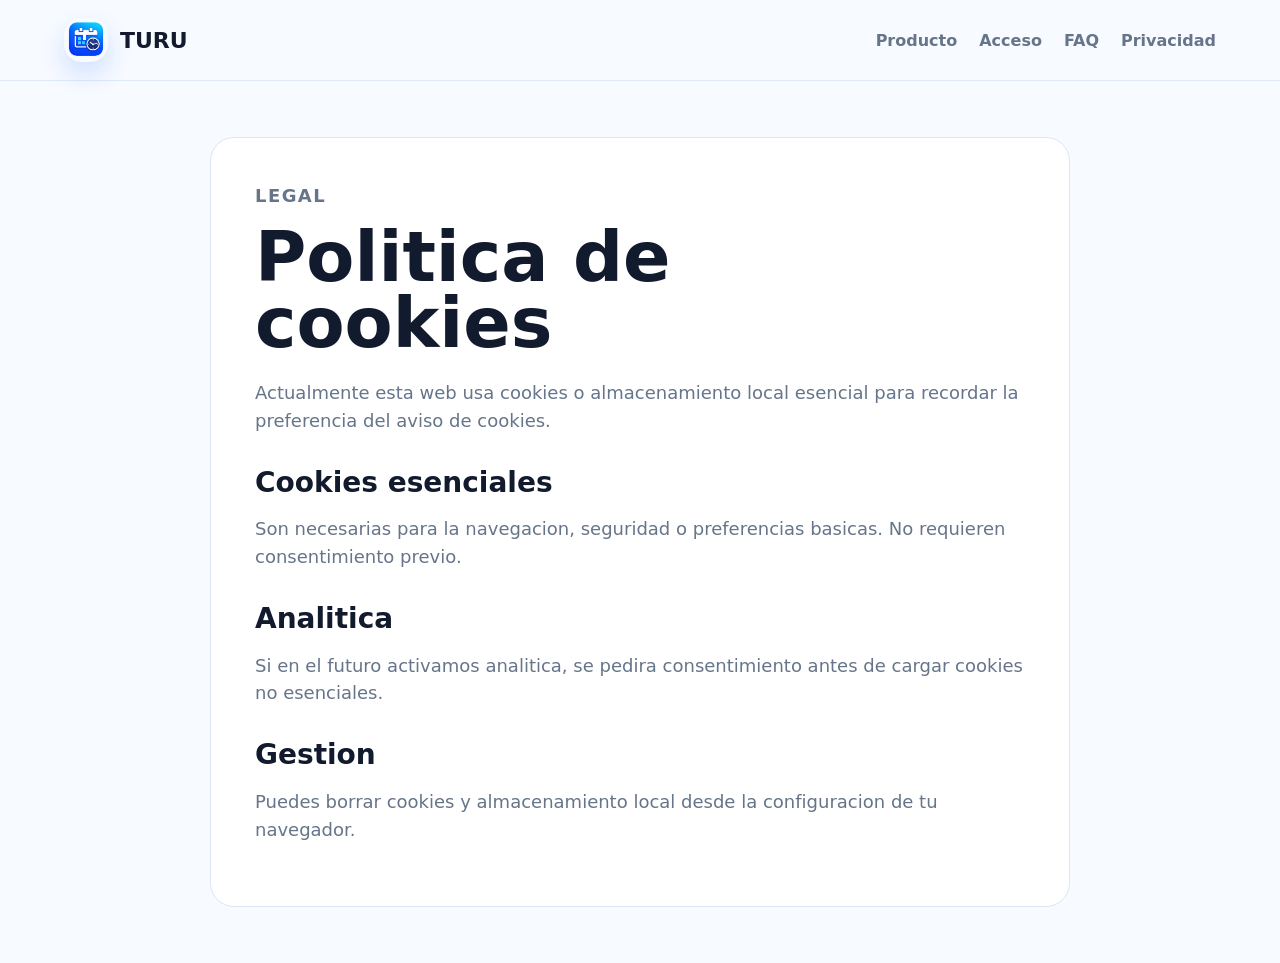
==== cookies.html @ 089c37fc "Create public TURU landing site" ====
<!doctype html>
<html lang="es">
<head>
  <meta charset="utf-8">
  <meta name="viewport" content="width=device-width, initial-scale=1">
  <title>Politica de cookies | TURU</title>
  <link rel="icon" href="assets/turito-logo.png">
  <link rel="stylesheet" href="styles.css">
</head>
<body>
  <header class="site-header">
    <a class="brand" href="index.html"><img src="assets/turito-logo.png" alt="" width="44" height="44"><span>TURU</span></a>
    <nav class="nav-links" aria-label="Principal">
      <a href="index.html#producto">Producto</a>
      <a href="index.html#acceso">Acceso</a>
      <a href="faq.html">FAQ</a>
      <a href="privacy.html">Privacidad</a>
    </nav>
  </header>
  <main class="legal-main">
    <article class="legal-card">
      <p class="eyebrow">Legal</p>
      <h1>Politica de cookies</h1>
      <p>Actualmente esta web usa cookies o almacenamiento local esencial para recordar la preferencia del aviso de cookies.</p>

      <h2>Cookies esenciales</h2>
      <p>Son necesarias para la navegacion, seguridad o preferencias basicas. No requieren consentimiento previo.</p>

      <h2>Analitica</h2>
      <p>Si en el futuro activamos analitica, se pedira consentimiento antes de cargar cookies no esenciales.</p>

      <h2>Gestion</h2>
      <p>Puedes borrar cookies y almacenamiento local desde la configuracion de tu navegador.</p>
    </article>
  </main>
</body>
</html>
---- styles.css ----
:root {
  --blue: #1d71ff;
  --blue-strong: #0732e8;
  --ink: #121a2d;
  --muted: #66758a;
  --line: #dbe7f6;
  --soft: #f4f8ff;
  --panel: #ffffff;
  --green: #178f76;
  --shadow: 0 24px 70px rgba(18, 26, 45, .10);
}

* {
  box-sizing: border-box;
}

html {
  scroll-behavior: smooth;
}

body {
  margin: 0;
  background: #f7faff;
  color: var(--ink);
  font-family: Inter, ui-sans-serif, system-ui, -apple-system, BlinkMacSystemFont, "Segoe UI", sans-serif;
}

a {
  color: inherit;
}

.site-header {
  position: sticky;
  top: 0;
  z-index: 20;
  display: flex;
  align-items: center;
  justify-content: space-between;
  gap: 24px;
  padding: 18px clamp(20px, 5vw, 72px);
  border-bottom: 1px solid rgba(219, 231, 246, .85);
  background: rgba(247, 250, 255, .9);
  backdrop-filter: blur(18px);
}

.brand {
  display: inline-flex;
  align-items: center;
  gap: 12px;
  font-size: 22px;
  font-weight: 900;
  text-decoration: none;
}

.brand img,
.login-card img {
  border-radius: 18px;
  box-shadow: 0 12px 24px rgba(29, 113, 255, .18);
}

.nav-links,
.site-footer nav {
  display: flex;
  align-items: center;
  gap: 22px;
}

.nav-links a,
.site-footer a,
.login-links a {
  color: var(--muted);
  font-weight: 750;
  text-decoration: none;
}

.nav-links a:hover,
.site-footer a:hover,
.login-links a:hover {
  color: var(--blue);
}

.header-cta,
.button {
  display: inline-flex;
  min-height: 48px;
  align-items: center;
  justify-content: center;
  border: 1px solid transparent;
  border-radius: 14px;
  padding: 0 20px;
  font-weight: 850;
  text-decoration: none;
  cursor: pointer;
}

.button.primary,
.header-cta {
  background: var(--blue);
  color: white;
}

.button.primary:hover,
.header-cta:hover {
  background: var(--blue-strong);
}

.button.secondary {
  border-color: var(--line);
  background: white;
  color: var(--ink);
}

.button.full {
  width: 100%;
}

.button:disabled {
  cursor: wait;
  opacity: .65;
}

.form-status {
  min-height: 1.4em;
  margin: 10px 0 0;
  color: #667085;
  font-size: .92rem;
  line-height: 1.4;
}

.form-status[data-kind="error"] {
  color: #b54745;
}

.form-status[data-kind="success"] {
  color: #18794e;
}

.form-status[data-kind="loading"] {
  color: #1d71ff;
}

.hero,
.section,
.access-section,
.site-footer {
  width: min(1180px, calc(100% - 40px));
  margin: 0 auto;
}

.hero {
  display: grid;
  grid-template-columns: minmax(0, 1.05fr) minmax(360px, .95fr);
  gap: 48px;
  align-items: center;
  min-height: calc(100vh - 84px);
  padding: 72px 0;
}

.eyebrow {
  margin: 0 0 14px;
  color: var(--blue);
  font-size: 14px;
  font-weight: 900;
  letter-spacing: .08em;
  text-transform: uppercase;
}

h1,
h2,
h3,
p {
  margin-top: 0;
}

h1 {
  max-width: 720px;
  margin-bottom: 22px;
  font-size: clamp(48px, 7vw, 92px);
  line-height: .95;
  letter-spacing: 0;
}

h2 {
  margin-bottom: 18px;
  font-size: clamp(34px, 4vw, 56px);
  line-height: 1.02;
  letter-spacing: 0;
}

h3 {
  margin-bottom: 12px;
  font-size: 25px;
}

.hero-text,
.section-heading p,
.access-section p,
.feature-card p,
.faq-list p,
.site-footer p,
.check-list p {
  color: var(--muted);
  font-size: 19px;
  line-height: 1.45;
}

.hero-actions {
  display: flex;
  flex-wrap: wrap;
  gap: 12px;
}

.product-panel,
.login-card,
.feature-card,
.faq-list,
.access-section,
.section,
.legal-card {
  border: 1px solid var(--line);
  border-radius: 24px;
  background: var(--panel);
}

.product-panel {
  padding: 24px;
  box-shadow: var(--shadow);
}

.panel-top,
.schedule-card,
.site-footer {
  display: flex;
  align-items: center;
  justify-content: space-between;
  gap: 18px;
}

.panel-top {
  margin-bottom: 18px;
  color: var(--muted);
  font-weight: 800;
}

.metric-grid {
  display: grid;
  grid-template-columns: repeat(2, minmax(0, 1fr));
  gap: 14px;
}

.metric-grid article {
  min-height: 112px;
  padding: 18px;
  border: 1px solid var(--line);
  border-radius: 18px;
  background: var(--soft);
}

.metric-grid span,
.schedule-card p {
  color: var(--muted);
}

.metric-grid strong {
  display: block;
  margin-top: 10px;
  font-size: 31px;
}

.schedule-card {
  margin-top: 14px;
  justify-content: flex-start;
  padding: 18px;
  border: 1px solid #b9d4ff;
  border-radius: 18px;
  background: #edf5ff;
}

.status-dot {
  width: 9px;
  height: 56px;
  border-radius: 99px;
  background: var(--blue);
}

.section {
  padding: 56px;
  margin-bottom: 28px;
}

.section-heading {
  max-width: 780px;
  margin-bottom: 30px;
}

.feature-grid {
  display: grid;
  grid-template-columns: repeat(3, minmax(0, 1fr));
  gap: 18px;
}

.feature-card {
  padding: 26px;
}

.feature-icon {
  display: inline-flex;
  width: 48px;
  height: 48px;
  align-items: center;
  justify-content: center;
  margin-bottom: 24px;
  border-radius: 16px;
  background: #e8f2ff;
  color: var(--blue);
  font-weight: 900;
}

.access-section {
  display: grid;
  grid-template-columns: minmax(0, .9fr) minmax(360px, .7fr);
  gap: 32px;
  align-items: center;
  padding: 56px;
  margin-bottom: 28px;
}

.login-card {
  padding: 30px;
}

.login-card img {
  display: block;
  margin-bottom: 18px;
}

label {
  display: grid;
  gap: 8px;
  margin-bottom: 16px;
  color: var(--muted);
  font-weight: 800;
}

input {
  width: 100%;
  min-height: 54px;
  border: 1px solid var(--line);
  border-radius: 14px;
  padding: 0 16px;
  color: var(--ink);
  font: inherit;
  font-weight: 700;
  outline: none;
}

input:focus {
  border-color: var(--blue);
  box-shadow: 0 0 0 4px rgba(29, 113, 255, .12);
}

.login-links {
  display: flex;
  justify-content: space-between;
  gap: 16px;
  margin-top: 18px;
}

.split {
  display: grid;
  grid-template-columns: minmax(0, .9fr) minmax(360px, .8fr);
  gap: 28px;
}

.check-list {
  display: grid;
  gap: 12px;
}

.check-list p {
  margin: 0;
  padding: 18px;
  border: 1px solid var(--line);
  border-radius: 16px;
  background: var(--soft);
  font-weight: 750;
}

.faq-list {
  overflow: hidden;
}

details {
  padding: 22px 26px;
  border-bottom: 1px solid var(--line);
}

details:last-child {
  border-bottom: 0;
}

summary {
  cursor: pointer;
  font-size: 20px;
  font-weight: 900;
}

details p {
  margin: 14px 0 0;
}

.site-footer {
  padding: 34px 0 48px;
}

.cookie-banner {
  position: fixed;
  right: 24px;
  bottom: 24px;
  z-index: 50;
  width: min(420px, calc(100% - 48px));
  padding: 18px;
  border: 1px solid var(--line);
  border-radius: 20px;
  background: white;
  box-shadow: var(--shadow);
}

.cookie-banner p {
  margin: 0 0 14px;
  color: var(--muted);
  line-height: 1.4;
}

.cookie-banner div {
  display: flex;
  align-items: center;
  justify-content: space-between;
  gap: 12px;
}

.cookie-banner button {
  min-height: 42px;
  border: 0;
  border-radius: 12px;
  padding: 0 16px;
  background: var(--blue);
  color: white;
  font-weight: 900;
  cursor: pointer;
}

.legal-main {
  width: min(860px, calc(100% - 40px));
  margin: 0 auto;
  padding: 56px 0;
}

.legal-card {
  padding: 44px;
}

.legal-card h1 {
  font-size: clamp(42px, 6vw, 70px);
}

.legal-card h2 {
  margin-top: 34px;
  font-size: 28px;
}

.legal-card p,
.legal-card li {
  color: var(--muted);
  font-size: 18px;
  line-height: 1.55;
}

@media (max-width: 880px) {
  .site-header {
    align-items: flex-start;
    padding: 16px 20px;
  }

  .nav-links {
    display: none;
  }

  .hero,
  .access-section,
  .split {
    grid-template-columns: 1fr;
  }

  .hero {
    min-height: auto;
    padding: 46px 0;
  }

  .product-panel {
    order: -1;
  }

  .feature-grid,
  .metric-grid {
    grid-template-columns: 1fr;
  }

  .section,
  .access-section,
  .legal-card {
    padding: 28px;
  }

  .site-footer {
    align-items: flex-start;
    flex-direction: column;
  }

  .site-footer nav {
    align-items: flex-start;
    flex-direction: column;
  }
}

@media (max-width: 520px) {
  .header-cta {
    display: none;
  }

  h1 {
    font-size: 48px;
  }

  .hero,
  .section,
  .access-section,
  .site-footer,
  .legal-main {
    width: min(100% - 24px, 1180px);
  }

  .section,
  .access-section,
  .legal-card,
  .login-card,
  .product-panel {
    border-radius: 18px;
    padding: 22px;
  }

  .login-links {
    flex-direction: column;
  }
}
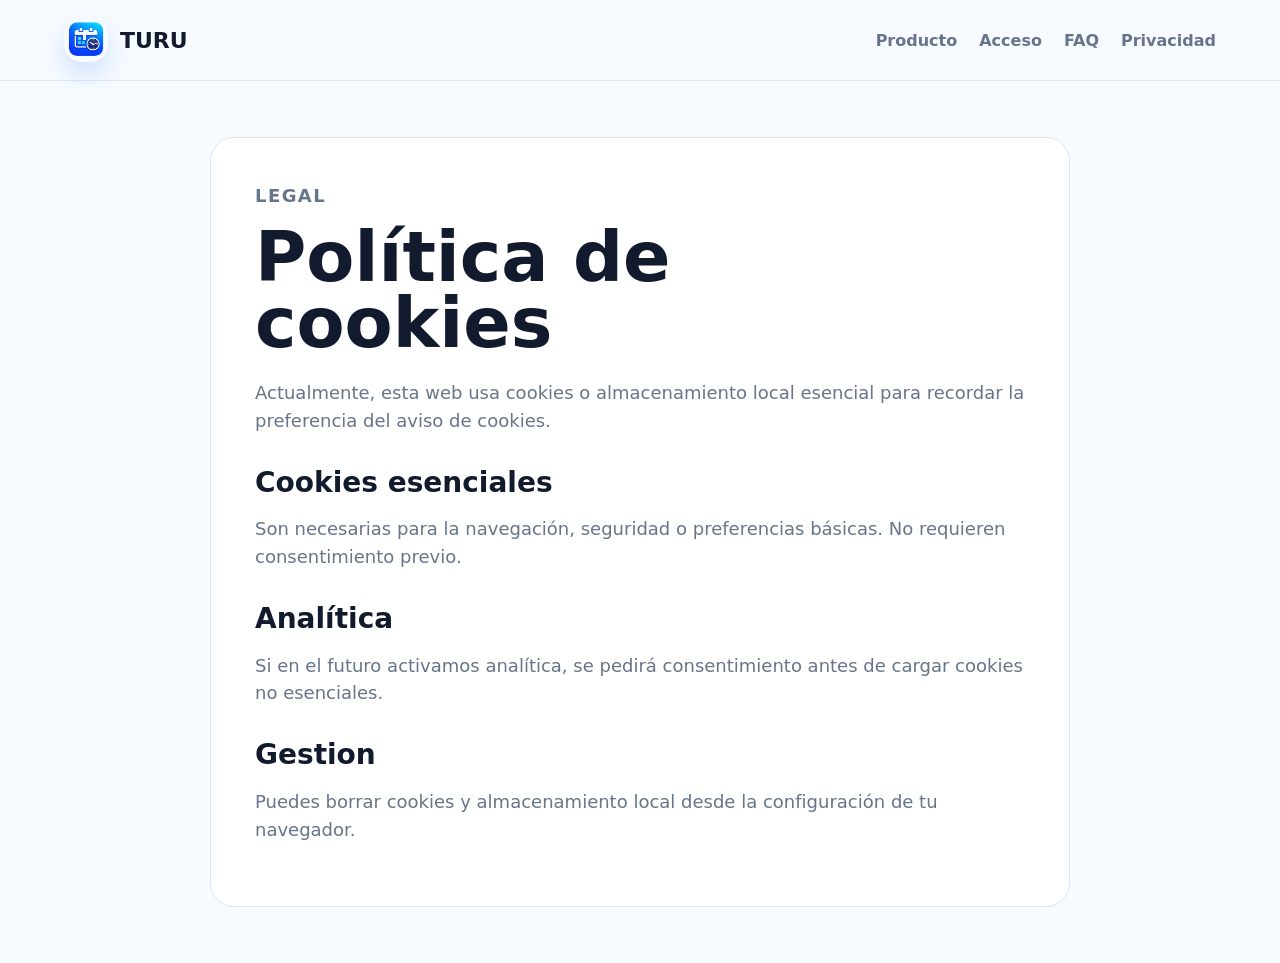
==== commit 9effb4ef: "Errores de texto" ====
--- a/cookies.html
+++ b/cookies.html
@@ -20,17 +20,17 @@
   <main class="legal-main">
     <article class="legal-card">
       <p class="eyebrow">Legal</p>
-      <h1>Politica de cookies</h1>
-      <p>Actualmente esta web usa cookies o almacenamiento local esencial para recordar la preferencia del aviso de cookies.</p>
+      <h1>Política de cookies</h1>
+      <p>Actualmente, esta web usa cookies o almacenamiento local esencial para recordar la preferencia del aviso de cookies.</p>
 
       <h2>Cookies esenciales</h2>
-      <p>Son necesarias para la navegacion, seguridad o preferencias basicas. No requieren consentimiento previo.</p>
+      <p>Son necesarias para la navegación, seguridad o preferencias básicas. No requieren consentimiento previo.</p>
 
-      <h2>Analitica</h2>
-      <p>Si en el futuro activamos analitica, se pedira consentimiento antes de cargar cookies no esenciales.</p>
+      <h2>Analítica</h2>
+      <p>Si en el futuro activamos analítica, se pedirá consentimiento antes de cargar cookies no esenciales.</p>
 
       <h2>Gestion</h2>
-      <p>Puedes borrar cookies y almacenamiento local desde la configuracion de tu navegador.</p>
+      <p>Puedes borrar cookies y almacenamiento local desde la configuración de tu navegador.</p>
     </article>
   </main>
 </body>
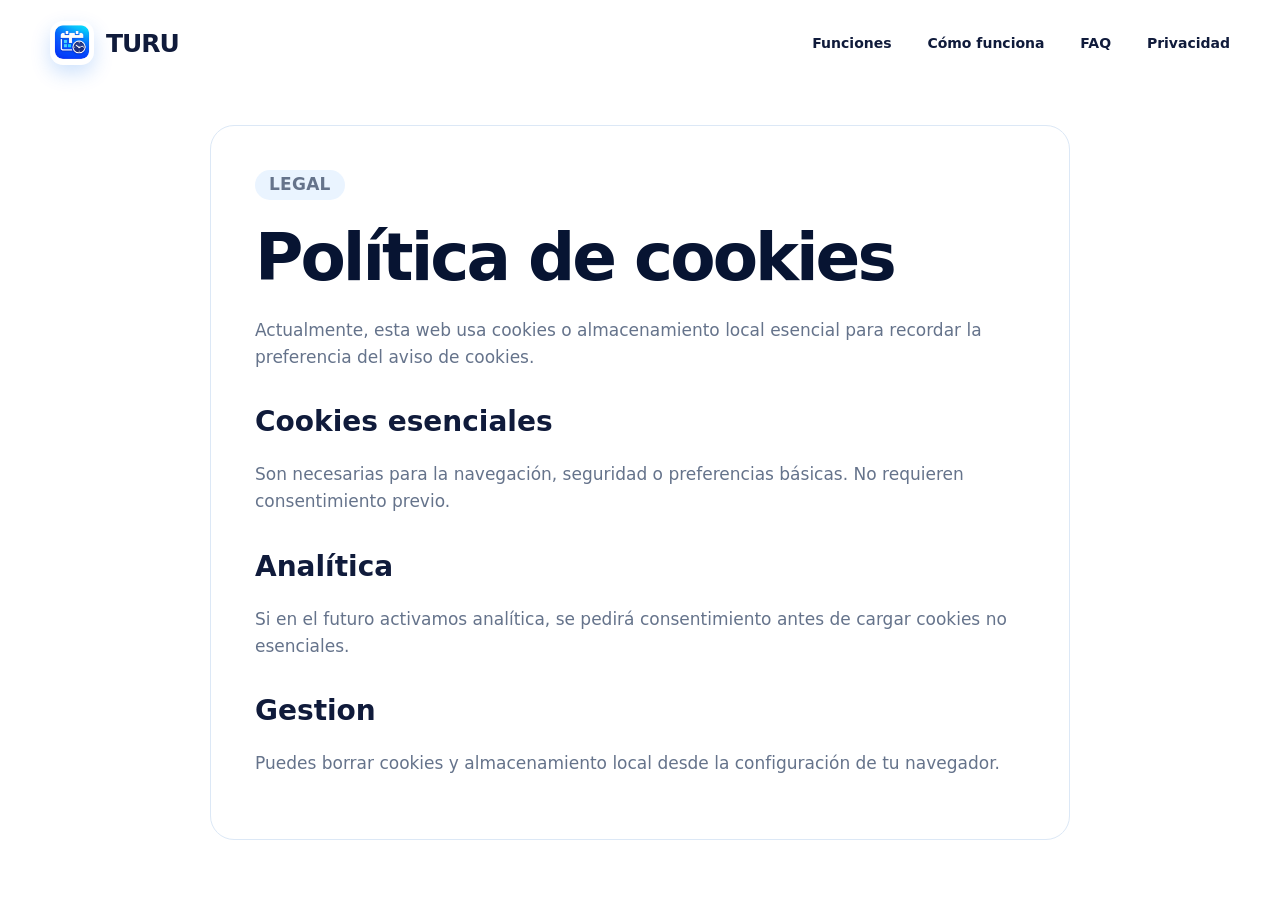
==== commit 7b9cfeb5: "Rediseño" ====
--- a/cookies.html
+++ b/cookies.html
@@ -11,8 +11,8 @@
   <header class="site-header">
     <a class="brand" href="index.html"><img src="assets/turito-logo.png" alt="" width="44" height="44"><span>TURU</span></a>
     <nav class="nav-links" aria-label="Principal">
-      <a href="index.html#producto">Producto</a>
-      <a href="index.html#acceso">Acceso</a>
+      <a href="index.html#funciones">Funciones</a>
+      <a href="index.html#como-funciona">Cómo funciona</a>
       <a href="faq.html">FAQ</a>
       <a href="privacy.html">Privacidad</a>
     </nav>
--- a/styles.css
+++ b/styles.css
@@ -1,13 +1,16 @@
 :root {
-  --blue: #1d71ff;
-  --blue-strong: #0732e8;
-  --ink: #121a2d;
-  --muted: #66758a;
-  --line: #dbe7f6;
-  --soft: #f4f8ff;
-  --panel: #ffffff;
-  --green: #178f76;
-  --shadow: 0 24px 70px rgba(18, 26, 45, .10);
+  --blue: #0877f9;
+  --blue-deep: #005de9;
+  --navy: #101b3b;
+  --muted: #65738b;
+  --line: #dce8f6;
+  --soft: #f5f9ff;
+  --white: #fff;
+  --green: #02b883;
+  --violet: #7257f5;
+  --shadow-sm: 0 10px 30px rgba(25, 72, 124, .08);
+  --shadow-lg: 0 28px 70px rgba(25, 72, 124, .14);
+  --content: 1180px;
 }
 
 * {
@@ -20,94 +23,204 @@
 
 body {
   margin: 0;
-  background: #f7faff;
-  color: var(--ink);
+  overflow-x: hidden;
+  background: #fff;
+  color: var(--navy);
   font-family: Inter, ui-sans-serif, system-ui, -apple-system, BlinkMacSystemFont, "Segoe UI", sans-serif;
+  -webkit-font-smoothing: antialiased;
+}
+
+button,
+input {
+  font: inherit;
+}
+
+button,
+a {
+  -webkit-tap-highlight-color: transparent;
 }
 
 a {
   color: inherit;
 }
 
+svg {
+  display: block;
+}
+
+.sr-only {
+  position: absolute;
+  width: 1px;
+  height: 1px;
+  padding: 0;
+  margin: -1px;
+  overflow: hidden;
+  clip: rect(0, 0, 0, 0);
+  white-space: nowrap;
+  border: 0;
+}
+
 .site-header {
-  position: sticky;
+  position: absolute;
   top: 0;
-  z-index: 20;
+  left: 0;
+  z-index: 30;
+  width: 100%;
+}
+
+.site-header:not(:has(.header-inner)) {
+  right: 0;
   display: flex;
   align-items: center;
   justify-content: space-between;
-  gap: 24px;
-  padding: 18px clamp(20px, 5vw, 72px);
-  border-bottom: 1px solid rgba(219, 231, 246, .85);
-  background: rgba(247, 250, 255, .9);
-  backdrop-filter: blur(18px);
+  width: min(var(--content), calc(100% - 40px));
+  min-height: 86px;
+  margin: 0 auto;
+}
+
+.header-inner {
+  display: grid;
+  grid-template-columns: 1fr auto 1fr;
+  align-items: center;
+  width: min(var(--content), calc(100% - 40px));
+  min-height: 86px;
+  margin: 0 auto;
 }
 
 .brand {
   display: inline-flex;
   align-items: center;
   gap: 12px;
-  font-size: 22px;
-  font-weight: 900;
+  width: fit-content;
+  color: var(--navy);
+  font-size: 25px;
+  font-weight: 850;
+  letter-spacing: -.04em;
   text-decoration: none;
 }
 
-.brand img,
-.login-card img {
-  border-radius: 18px;
-  box-shadow: 0 12px 24px rgba(29, 113, 255, .18);
-}
-
-.nav-links,
-.site-footer nav {
+.brand img {
+  border-radius: 13px;
+  box-shadow: 0 8px 20px rgba(0, 107, 242, .2);
+}
+
+.nav-links {
   display: flex;
   align-items: center;
+  gap: clamp(22px, 2.8vw, 38px);
+}
+
+.nav-links a,
+.text-button {
+  position: relative;
+  border: 0;
+  background: none;
+  color: var(--navy);
+  font-size: 14px;
+  font-weight: 700;
+  text-decoration: none;
+  cursor: pointer;
+}
+
+.nav-links a::after {
+  content: "";
+  position: absolute;
+  right: 0;
+  bottom: -8px;
+  left: 0;
+  height: 2px;
+  border-radius: 2px;
+  background: var(--blue);
+  transform: scaleX(0);
+  transition: transform .2s ease;
+}
+
+.nav-links a:hover::after,
+.nav-links a:focus-visible::after {
+  transform: scaleX(1);
+}
+
+.header-actions {
+  display: flex;
+  align-items: center;
+  justify-content: flex-end;
   gap: 22px;
 }
 
-.nav-links a,
-.site-footer a,
-.login-links a {
-  color: var(--muted);
-  font-weight: 750;
+.text-button {
+  color: var(--blue);
+}
+
+.header-cta {
+  display: inline-flex;
+  min-height: 44px;
+  align-items: center;
+  border-radius: 10px;
+  padding: 0 20px;
+  background: var(--blue);
+  color: #fff;
+  font-size: 14px;
+  font-weight: 800;
   text-decoration: none;
 }
 
-.nav-links a:hover,
-.site-footer a:hover,
-.login-links a:hover {
-  color: var(--blue);
-}
-
-.header-cta,
 .button {
   display: inline-flex;
-  min-height: 48px;
+  min-height: 52px;
   align-items: center;
   justify-content: center;
+  gap: 12px;
   border: 1px solid transparent;
-  border-radius: 14px;
-  padding: 0 20px;
-  font-weight: 850;
+  border-radius: 10px;
+  padding: 0 28px;
+  font-weight: 800;
   text-decoration: none;
   cursor: pointer;
-}
-
-.button.primary,
-.header-cta {
-  background: var(--blue);
-  color: white;
-}
-
-.button.primary:hover,
-.header-cta:hover {
-  background: var(--blue-strong);
+  transition: transform .2s ease, box-shadow .2s ease, background .2s ease;
+}
+
+.button svg,
+.newsletter button svg {
+  width: 20px;
+  fill: none;
+  stroke: currentColor;
+  stroke-linecap: round;
+  stroke-linejoin: round;
+  stroke-width: 2;
+}
+
+.button:hover {
+  transform: translateY(-2px);
+}
+
+.button.primary {
+  background: linear-gradient(135deg, #1485ff, #0567ee);
+  box-shadow: 0 12px 24px rgba(8, 119, 249, .22);
+  color: #fff;
+}
+
+.button.primary:hover {
+  box-shadow: 0 16px 30px rgba(8, 119, 249, .3);
 }
 
 .button.secondary {
-  border-color: var(--line);
-  background: white;
-  color: var(--ink);
+  border-color: #89baff;
+  background: rgba(255, 255, 255, .84);
+  color: var(--blue);
+}
+
+.button.compact {
+  min-height: 44px;
+  padding-inline: 20px;
+  font-size: 14px;
+}
+
+.button.light {
+  min-height: 46px;
+  margin-top: 20px;
+  background: #fff;
+  box-shadow: 0 10px 25px rgba(0, 44, 143, .2);
+  color: var(--blue);
 }
 
 .button.full {
@@ -119,50 +232,82 @@
   opacity: .65;
 }
 
-.form-status {
-  min-height: 1.4em;
-  margin: 10px 0 0;
-  color: #667085;
-  font-size: .92rem;
-  line-height: 1.4;
-}
-
-.form-status[data-kind="error"] {
-  color: #b54745;
-}
-
-.form-status[data-kind="success"] {
-  color: #18794e;
-}
-
-.form-status[data-kind="loading"] {
-  color: #1d71ff;
-}
-
-.hero,
-.section,
-.access-section,
-.site-footer {
-  width: min(1180px, calc(100% - 40px));
+.menu-button {
+  display: none;
+  width: 42px;
+  height: 42px;
+  place-items: center;
+  border: 1px solid var(--line);
+  border-radius: 10px;
+  background: rgba(255, 255, 255, .86);
+  cursor: pointer;
+}
+
+.menu-button span {
+  display: block;
+  width: 19px;
+  height: 2px;
+  margin: 2px 0;
+  border-radius: 2px;
+  background: var(--navy);
+}
+
+.hero {
+  position: relative;
+  min-height: 620px;
+  overflow: hidden;
+  background:
+    radial-gradient(circle at 12% 30%, rgba(255, 255, 255, .95) 0 23%, transparent 51%),
+    linear-gradient(115deg, #fff 0%, #fff 51%, #edf9ff 100%);
+}
+
+.hero::after {
+  content: "";
+  position: absolute;
+  right: -8vw;
+  bottom: -39%;
+  width: min(67vw, 890px);
+  aspect-ratio: 1.45;
+  border-radius: 50%;
+  background: linear-gradient(135deg, rgba(105, 211, 255, .55), rgba(48, 190, 246, .24));
+  transform: rotate(-8deg);
+}
+
+.hero-inner {
+  position: relative;
+  z-index: 3;
+  display: grid;
+  grid-template-columns: 52% 48%;
+  align-items: center;
+  width: min(var(--content), calc(100% - 40px));
+  min-height: 620px;
   margin: 0 auto;
-}
-
-.hero {
-  display: grid;
-  grid-template-columns: minmax(0, 1.05fr) minmax(360px, .95fr);
-  gap: 48px;
+  padding-top: 86px;
+}
+
+.hero-copy {
+  position: relative;
+  z-index: 5;
+  padding: 45px 0 38px;
+}
+
+.eyebrow {
+  display: inline-flex;
   align-items: center;
-  min-height: calc(100vh - 84px);
-  padding: 72px 0;
-}
-
-.eyebrow {
-  margin: 0 0 14px;
+  min-height: 30px;
+  margin: 0 0 24px;
+  border-radius: 999px;
+  padding: 0 14px;
+  background: #eaf4ff;
   color: var(--blue);
-  font-size: 14px;
-  font-weight: 900;
-  letter-spacing: .08em;
+  font-size: 13px;
+  font-weight: 850;
+  letter-spacing: .015em;
   text-transform: uppercase;
+}
+
+.hero .eyebrow {
+  text-transform: none;
 }
 
 h1,
@@ -173,263 +318,635 @@
 }
 
 h1 {
-  max-width: 720px;
-  margin-bottom: 22px;
-  font-size: clamp(48px, 7vw, 92px);
-  line-height: .95;
-  letter-spacing: 0;
-}
-
-h2 {
+  max-width: 650px;
   margin-bottom: 18px;
-  font-size: clamp(34px, 4vw, 56px);
-  line-height: 1.02;
-  letter-spacing: 0;
-}
-
-h3 {
-  margin-bottom: 12px;
-  font-size: 25px;
-}
-
-.hero-text,
-.section-heading p,
-.access-section p,
-.feature-card p,
-.faq-list p,
-.site-footer p,
-.check-list p {
+  color: #071432;
+  font-size: clamp(46px, 4vw, 58px);
+  line-height: 1.04;
+  letter-spacing: -.045em;
+}
+
+h1 span {
+  color: var(--blue);
+}
+
+.hero-text {
+  max-width: 570px;
+  margin-bottom: 26px;
   color: var(--muted);
   font-size: 19px;
-  line-height: 1.45;
-}
-
-.hero-actions {
+  line-height: 1.5;
+}
+
+.hero-actions,
+.store-links {
   display: flex;
   flex-wrap: wrap;
-  gap: 12px;
-}
-
-.product-panel,
-.login-card,
-.feature-card,
-.faq-list,
-.access-section,
+  gap: 14px;
+}
+
+.hero-actions .button {
+  min-width: 190px;
+}
+
+.store-links {
+  margin-top: 28px;
+}
+
+.store-badge {
+  display: inline-flex;
+  min-width: 164px;
+  height: 53px;
+  align-items: center;
+  gap: 10px;
+  border-radius: 8px;
+  padding: 7px 13px;
+  background: #05080d;
+  color: #fff;
+  text-decoration: none;
+  transition: transform .2s ease;
+}
+
+.store-badge:hover {
+  transform: translateY(-2px);
+}
+
+.store-badge svg {
+  width: 27px;
+  height: 32px;
+  flex: 0 0 auto;
+}
+
+.store-badge span {
+  display: grid;
+}
+
+.store-badge small {
+  font-size: 10px;
+  line-height: 1.1;
+}
+
+.store-badge strong {
+  font-size: 18px;
+  line-height: 1.1;
+  white-space: nowrap;
+}
+
+.phone-stage {
+  position: relative;
+  align-self: stretch;
+  min-width: 620px;
+  pointer-events: none;
+}
+
+.phone-glow {
+  position: absolute;
+  top: 22%;
+  left: -6%;
+  width: 88%;
+  aspect-ratio: 1.35;
+  border-radius: 50%;
+  background: rgba(117, 220, 255, .36);
+  filter: blur(2px);
+  transform: rotate(-22deg);
+}
+
+.phone {
+  position: absolute;
+  z-index: 2;
+  width: 336px;
+  height: auto;
+  filter: drop-shadow(0 26px 30px rgba(27, 65, 92, .14));
+  border-radius: 18% / 9%;
+  user-select: none;
+}
+
+.phone-front {
+  bottom: -105px;
+  left: 12%;
+  z-index: 3;
+  transform: rotate(-2deg);
+}
+
+.phone-back {
+  right: -1%;
+  bottom: -135px;
+  width: 318px;
+  transform: rotate(2deg);
+}
+
+.hero-orb {
+  position: absolute;
+  z-index: 1;
+  border-radius: 50%;
+  background: rgba(129, 219, 255, .28);
+}
+
+.hero-orb-one {
+  top: 80px;
+  right: -90px;
+  width: 420px;
+  height: 420px;
+}
+
+.hero-orb-two {
+  right: 385px;
+  bottom: -65px;
+  width: 220px;
+  height: 220px;
+}
+
 .section,
-.legal-card {
+.site-footer {
+  width: min(var(--content), calc(100% - 40px));
+  margin: 0 auto;
+}
+
+.features {
+  padding: 60px 0 26px;
+}
+
+.section-heading {
+  max-width: 710px;
+  margin: 0 auto 34px;
+}
+
+.section-heading.centered {
+  text-align: center;
+}
+
+.section-heading .eyebrow,
+.why-intro .eyebrow {
+  margin-bottom: 11px;
+}
+
+.section-heading h2,
+.why-intro h2,
+.cta-panel h2 {
+  margin-bottom: 8px;
+  color: #071432;
+  font-size: clamp(30px, 3vw, 42px);
+  line-height: 1.08;
+  letter-spacing: -.035em;
+}
+
+.section-heading > p:last-child,
+.why-intro > p:last-child {
+  margin: 0;
+  color: var(--muted);
+  font-size: 16px;
+  line-height: 1.5;
+}
+
+.feature-grid {
+  display: grid;
+  grid-template-columns: repeat(3, 1fr);
+  gap: 24px;
+}
+
+.feature-card {
+  display: grid;
+  grid-template-columns: auto 1fr;
+  gap: 20px;
+  min-height: 176px;
+  padding: 28px 26px;
   border: 1px solid var(--line);
+  border-radius: 16px;
+  background: #fff;
+  box-shadow: 0 5px 20px rgba(20, 68, 122, .025);
+  transition: transform .25s ease, box-shadow .25s ease, border-color .25s ease;
+}
+
+.feature-card:hover {
+  border-color: #bfd9fb;
+  box-shadow: var(--shadow-sm);
+  transform: translateY(-5px);
+}
+
+.feature-card h3 {
+  margin-bottom: 7px;
+  color: #10172d;
+  font-size: 19px;
+}
+
+.feature-card p {
+  margin: 0;
+  color: var(--muted);
+  font-size: 14px;
+  line-height: 1.5;
+}
+
+.icon-bubble,
+.mini-icon {
+  display: grid;
+  flex: 0 0 auto;
+  place-items: center;
+  border-radius: 50%;
+}
+
+.icon-bubble {
+  width: 62px;
+  height: 62px;
+}
+
+.icon-bubble svg {
+  width: 31px;
+  fill: none;
+  stroke: currentColor;
+  stroke-linecap: round;
+  stroke-linejoin: round;
+  stroke-width: 1.9;
+}
+
+.icon-bubble.blue {
+  background: #dfedff;
+  color: var(--blue);
+}
+
+.icon-bubble.green {
+  background: #d7f8eb;
+  color: var(--green);
+}
+
+.icon-bubble.violet {
+  background: #eae6ff;
+  color: var(--violet);
+}
+
+.why-panel {
+  display: grid;
+  grid-template-columns: .92fr 1.9fr;
+  gap: clamp(44px, 6vw, 82px);
+  align-items: center;
+  margin-top: 26px;
   border-radius: 24px;
-  background: var(--panel);
-}
-
-.product-panel {
-  padding: 24px;
-  box-shadow: var(--shadow);
-}
-
-.panel-top,
-.schedule-card,
+  padding: 52px 68px;
+  background: linear-gradient(116deg, #f8fbff, #eef7ff);
+}
+
+.why-intro h2 {
+  max-width: 360px;
+  margin-bottom: 13px;
+  font-size: clamp(30px, 3vw, 40px);
+}
+
+.benefit-list {
+  display: grid;
+  grid-template-columns: repeat(2, 1fr);
+  gap: 26px 56px;
+}
+
+.benefit-list article {
+  display: flex;
+  align-items: center;
+  gap: 16px;
+}
+
+.mini-icon {
+  width: 50px;
+  height: 50px;
+  background: #e1efff;
+  color: var(--blue);
+}
+
+.mini-icon svg {
+  width: 24px;
+  fill: none;
+  stroke: currentColor;
+  stroke-linecap: round;
+  stroke-linejoin: round;
+  stroke-width: 2;
+}
+
+.benefit-list h3 {
+  margin: 0 0 3px;
+  font-size: 15px;
+}
+
+.benefit-list p {
+  margin: 0;
+  color: var(--muted);
+  font-size: 14px;
+}
+
+.cta-panel {
+  position: relative;
+  overflow: hidden;
+  margin-top: 10px;
+  border-radius: 20px;
+  padding: 30px;
+  background: linear-gradient(105deg, #3ec7f2 0%, #0877f9 58%, #0e66f3 100%);
+  color: #fff;
+  text-align: center;
+}
+
+.cta-content {
+  position: relative;
+  z-index: 2;
+}
+
+.cta-content > p {
+  margin: 0 0 8px;
+  font-size: 12px;
+  font-weight: 850;
+  letter-spacing: .04em;
+  text-transform: uppercase;
+}
+
+.cta-panel h2 {
+  margin-bottom: 4px;
+  color: #fff;
+}
+
+.cta-content > span {
+  display: block;
+  font-size: 15px;
+}
+
+.cta-circle {
+  position: absolute;
+  border-radius: 50%;
+  background: rgba(255, 255, 255, .1);
+}
+
+.circle-one {
+  top: -75px;
+  left: -35px;
+  width: 190px;
+  height: 190px;
+}
+
+.circle-two {
+  right: -25px;
+  bottom: -115px;
+  width: 240px;
+  height: 240px;
+  box-shadow: -90px -65px 0 rgba(255, 255, 255, .08);
+}
+
 .site-footer {
+  padding: 42px 0 20px;
+}
+
+.footer-grid {
+  display: grid;
+  grid-template-columns: 1.2fr .7fr .75fr .55fr 1.25fr;
+  gap: 30px;
+  align-items: start;
+}
+
+.footer-brand .brand {
+  margin-bottom: 10px;
+  font-size: 23px;
+}
+
+.footer-brand p,
+.newsletter p {
+  margin: 0;
+  color: var(--muted);
+  font-size: 12px;
+  line-height: 1.5;
+}
+
+.social-links {
+  display: flex;
+  gap: 13px;
+  margin-top: 14px;
+}
+
+.social-links a {
+  display: grid;
+  width: 22px;
+  height: 22px;
+  place-items: center;
+  color: #7f8da3;
+  font-size: 13px;
+  font-weight: 850;
+  text-decoration: none;
+}
+
+.footer-column {
+  display: grid;
+  gap: 7px;
+}
+
+.footer-column strong,
+.newsletter strong {
+  margin-bottom: 2px;
+  color: #10172d;
+  font-size: 13px;
+}
+
+.footer-column a,
+.footer-column button {
+  width: fit-content;
+  border: 0;
+  padding: 0;
+  background: none;
+  color: var(--muted);
+  font-size: 12px;
+  text-align: left;
+  text-decoration: none;
+  cursor: pointer;
+}
+
+.footer-column a:hover,
+.footer-column button:hover {
+  color: var(--blue);
+}
+
+.newsletter {
+  border: 1px solid var(--line);
+  border-radius: 12px;
+  padding: 16px;
+  background: var(--soft);
+}
+
+.newsletter > div {
+  display: grid;
+  grid-template-columns: 1fr 38px;
+  gap: 8px;
+  margin-top: 12px;
+}
+
+.newsletter input {
+  min-width: 0;
+  height: 38px;
+  border: 1px solid var(--line);
+  border-radius: 8px;
+  padding: 0 12px;
+  background: #fff;
+  color: var(--navy);
+  outline: none;
+  font-size: 12px;
+}
+
+.newsletter input:focus {
+  border-color: var(--blue);
+  box-shadow: 0 0 0 3px rgba(8, 119, 249, .1);
+}
+
+.newsletter button {
+  display: grid;
+  place-items: center;
+  border: 0;
+  border-radius: 8px;
+  background: var(--blue);
+  color: #fff;
+  cursor: pointer;
+}
+
+.newsletter-status {
+  display: block;
+  min-height: 15px;
+  margin-top: 6px;
+  color: var(--green);
+  font-size: 11px;
+}
+
+.footer-bottom {
   display: flex;
   align-items: center;
   justify-content: space-between;
-  gap: 18px;
-}
-
-.panel-top {
-  margin-bottom: 18px;
-  color: var(--muted);
-  font-weight: 800;
-}
-
-.metric-grid {
-  display: grid;
-  grid-template-columns: repeat(2, minmax(0, 1fr));
-  gap: 14px;
-}
-
-.metric-grid article {
-  min-height: 112px;
-  padding: 18px;
-  border: 1px solid var(--line);
-  border-radius: 18px;
-  background: var(--soft);
-}
-
-.metric-grid span,
-.schedule-card p {
-  color: var(--muted);
-}
-
-.metric-grid strong {
+  margin-top: 28px;
+  border-top: 1px solid #edf1f6;
+  padding-top: 18px;
+  color: #7f8da3;
+  font-size: 11px;
+}
+
+.login-dialog {
+  width: min(470px, calc(100% - 28px));
+  max-height: calc(100vh - 28px);
+  overflow: auto;
+  border: 0;
+  border-radius: 24px;
+  padding: 0;
+  background: #fff;
+  box-shadow: 0 28px 90px rgba(6, 32, 74, .24);
+  color: var(--navy);
+}
+
+.login-dialog::backdrop {
+  background: rgba(7, 20, 50, .48);
+  backdrop-filter: blur(8px);
+}
+
+.dialog-close {
+  position: absolute;
+  top: 16px;
+  right: 16px;
+  z-index: 2;
+  display: grid;
+  width: 36px;
+  height: 36px;
+  place-items: center;
+  border: 0;
+  border-radius: 50%;
+  background: #f1f6fc;
+  color: var(--navy);
+  font-size: 24px;
+  line-height: 1;
+  cursor: pointer;
+}
+
+.login-card {
+  padding: 38px;
+}
+
+.login-card > img {
   display: block;
-  margin-top: 10px;
-  font-size: 31px;
-}
-
-.schedule-card {
-  margin-top: 14px;
-  justify-content: flex-start;
-  padding: 18px;
-  border: 1px solid #b9d4ff;
-  border-radius: 18px;
-  background: #edf5ff;
-}
-
-.status-dot {
-  width: 9px;
-  height: 56px;
-  border-radius: 99px;
-  background: var(--blue);
-}
-
-.section {
-  padding: 56px;
-  margin-bottom: 28px;
-}
-
-.section-heading {
-  max-width: 780px;
-  margin-bottom: 30px;
-}
-
-.feature-grid {
-  display: grid;
-  grid-template-columns: repeat(3, minmax(0, 1fr));
-  gap: 18px;
-}
-
-.feature-card {
-  padding: 26px;
-}
-
-.feature-icon {
-  display: inline-flex;
-  width: 48px;
-  height: 48px;
-  align-items: center;
-  justify-content: center;
+  margin-bottom: 22px;
+  border-radius: 16px;
+  box-shadow: 0 12px 28px rgba(8, 119, 249, .2);
+}
+
+.login-card .eyebrow {
+  margin-bottom: 10px;
+}
+
+.login-card h2 {
   margin-bottom: 24px;
-  border-radius: 16px;
-  background: #e8f2ff;
-  color: var(--blue);
-  font-weight: 900;
-}
-
-.access-section {
-  display: grid;
-  grid-template-columns: minmax(0, .9fr) minmax(360px, .7fr);
-  gap: 32px;
-  align-items: center;
-  padding: 56px;
-  margin-bottom: 28px;
-}
-
-.login-card {
-  padding: 30px;
-}
-
-.login-card img {
-  display: block;
-  margin-bottom: 18px;
-}
-
-label {
+  font-size: 34px;
+  letter-spacing: -.03em;
+}
+
+.login-card label {
   display: grid;
   gap: 8px;
   margin-bottom: 16px;
   color: var(--muted);
+  font-size: 13px;
   font-weight: 800;
 }
 
-input {
+.login-card input {
   width: 100%;
-  min-height: 54px;
+  min-height: 50px;
   border: 1px solid var(--line);
-  border-radius: 14px;
-  padding: 0 16px;
-  color: var(--ink);
-  font: inherit;
-  font-weight: 700;
+  border-radius: 10px;
+  padding: 0 14px;
+  color: var(--navy);
   outline: none;
 }
 
-input:focus {
+.login-card input:focus {
   border-color: var(--blue);
-  box-shadow: 0 0 0 4px rgba(29, 113, 255, .12);
+  box-shadow: 0 0 0 4px rgba(8, 119, 249, .1);
+}
+
+.form-status {
+  min-height: 1.4em;
+  margin: 10px 0 0;
+  color: var(--muted);
+  font-size: 13px;
+  line-height: 1.4;
+}
+
+.form-status[data-kind="error"] {
+  color: #b54745;
+}
+
+.form-status[data-kind="success"] {
+  color: #18794e;
+}
+
+.form-status[data-kind="loading"] {
+  color: var(--blue);
 }
 
 .login-links {
   display: flex;
   justify-content: space-between;
   gap: 16px;
-  margin-top: 18px;
-}
-
-.split {
-  display: grid;
-  grid-template-columns: minmax(0, .9fr) minmax(360px, .8fr);
-  gap: 28px;
-}
-
-.check-list {
-  display: grid;
-  gap: 12px;
-}
-
-.check-list p {
-  margin: 0;
-  padding: 18px;
+  margin-top: 16px;
+}
+
+.login-links a {
+  color: var(--blue);
+  font-size: 12px;
+  font-weight: 750;
+  text-decoration: none;
+}
+
+.cookie-banner {
+  position: fixed;
+  right: 22px;
+  bottom: 22px;
+  z-index: 50;
+  width: min(390px, calc(100% - 44px));
   border: 1px solid var(--line);
   border-radius: 16px;
-  background: var(--soft);
-  font-weight: 750;
-}
-
-.faq-list {
-  overflow: hidden;
-}
-
-details {
-  padding: 22px 26px;
-  border-bottom: 1px solid var(--line);
-}
-
-details:last-child {
-  border-bottom: 0;
-}
-
-summary {
-  cursor: pointer;
-  font-size: 20px;
-  font-weight: 900;
-}
-
-details p {
-  margin: 14px 0 0;
-}
-
-.site-footer {
-  padding: 34px 0 48px;
-}
-
-.cookie-banner {
-  position: fixed;
-  right: 24px;
-  bottom: 24px;
-  z-index: 50;
-  width: min(420px, calc(100% - 48px));
-  padding: 18px;
-  border: 1px solid var(--line);
-  border-radius: 20px;
-  background: white;
-  box-shadow: var(--shadow);
+  padding: 16px;
+  background: #fff;
+  box-shadow: var(--shadow-lg);
 }
 
 .cookie-banner p {
-  margin: 0 0 14px;
+  margin: 0 0 12px;
   color: var(--muted);
-  line-height: 1.4;
+  font-size: 13px;
+  line-height: 1.45;
 }
 
 .cookie-banner div {
@@ -439,29 +956,39 @@
   gap: 12px;
 }
 
+.cookie-banner a {
+  color: var(--blue);
+  font-size: 13px;
+  font-weight: 750;
+}
+
 .cookie-banner button {
-  min-height: 42px;
+  min-height: 38px;
   border: 0;
-  border-radius: 12px;
-  padding: 0 16px;
+  border-radius: 8px;
+  padding: 0 15px;
   background: var(--blue);
-  color: white;
-  font-weight: 900;
+  color: #fff;
+  font-weight: 800;
   cursor: pointer;
 }
 
 .legal-main {
   width: min(860px, calc(100% - 40px));
   margin: 0 auto;
-  padding: 56px 0;
+  padding: 125px 0 56px;
 }
 
 .legal-card {
+  border: 1px solid var(--line);
+  border-radius: 24px;
   padding: 44px;
+  background: #fff;
 }
 
 .legal-card h1 {
-  font-size: clamp(42px, 6vw, 70px);
+  margin-bottom: 24px;
+  font-size: clamp(40px, 6vw, 66px);
 }
 
 .legal-card h2 {
@@ -472,84 +999,352 @@
 .legal-card p,
 .legal-card li {
   color: var(--muted);
-  font-size: 18px;
-  line-height: 1.55;
-}
-
-@media (max-width: 880px) {
+  font-size: 17px;
+  line-height: 1.6;
+}
+
+.faq-list {
+  overflow: hidden;
+  border: 1px solid var(--line);
+  border-radius: 16px;
+}
+
+.faq-list details {
+  border-bottom: 1px solid var(--line);
+  padding: 20px 22px;
+}
+
+.faq-list details:last-child {
+  border-bottom: 0;
+}
+
+.faq-list summary {
+  color: var(--navy);
+  font-weight: 800;
+  cursor: pointer;
+}
+
+.faq-list details p {
+  margin: 12px 0 0;
+  font-size: 15px;
+}
+
+@media (max-width: 1120px) {
+  .header-inner {
+    grid-template-columns: auto 1fr auto;
+  }
+
+  .nav-links {
+    gap: 20px;
+    margin-inline: auto;
+  }
+
+  .header-actions {
+    gap: 12px;
+  }
+
+  .phone-stage {
+    min-width: 540px;
+    transform: translateX(-20px);
+  }
+
+  .phone {
+    width: 300px;
+  }
+
+  .phone-back {
+    width: 286px;
+  }
+
+  .why-panel {
+    padding-inline: 44px;
+  }
+
+  .benefit-list {
+    gap: 24px 30px;
+  }
+}
+
+@media (max-width: 920px) {
   .site-header {
-    align-items: flex-start;
-    padding: 16px 20px;
+    position: fixed;
+    border-bottom: 1px solid rgba(220, 232, 246, .8);
+    background: rgba(255, 255, 255, .9);
+    backdrop-filter: blur(18px);
+  }
+
+  .header-inner {
+    grid-template-columns: 1fr auto;
+    min-height: 72px;
   }
 
   .nav-links {
+    position: absolute;
+    top: 72px;
+    right: 20px;
+    left: 20px;
     display: none;
+    align-items: stretch;
+    flex-direction: column;
+    gap: 0;
+    border: 1px solid var(--line);
+    border-radius: 16px;
+    padding: 10px;
+    background: #fff;
+    box-shadow: var(--shadow-lg);
+  }
+
+  .nav-links.open {
+    display: flex;
+  }
+
+  .nav-links a {
+    border-radius: 10px;
+    padding: 13px 14px;
+  }
+
+  .nav-links a:hover {
+    background: var(--soft);
+  }
+
+  .nav-links a::after,
+  .header-actions .text-button {
+    display: none;
+  }
+
+  .menu-button {
+    display: grid;
   }
 
   .hero,
-  .access-section,
-  .split {
+  .hero-inner {
+    min-height: auto;
+  }
+
+  .hero-inner {
     grid-template-columns: 1fr;
-  }
-
-  .hero {
-    min-height: auto;
-    padding: 46px 0;
-  }
-
-  .product-panel {
-    order: -1;
-  }
-
-  .feature-grid,
-  .metric-grid {
+    padding-top: 105px;
+  }
+
+  .hero-copy {
+    max-width: 700px;
+    margin: 0 auto;
+    padding: 48px 0 10px;
+    text-align: center;
+  }
+
+  .hero-text {
+    margin-inline: auto;
+  }
+
+  .hero-actions,
+  .store-links {
+    justify-content: center;
+  }
+
+  .phone-stage {
+    width: 660px;
+    min-width: 0;
+    height: 560px;
+    margin: 0 auto;
+    transform: none;
+  }
+
+  .phone {
+    width: 315px;
+  }
+
+  .phone-front {
+    bottom: -90px;
+    left: 10%;
+  }
+
+  .phone-back {
+    right: 8%;
+    bottom: -130px;
+    width: 298px;
+  }
+
+  .feature-grid {
     grid-template-columns: 1fr;
   }
 
+  .feature-card {
+    min-height: 0;
+  }
+
+  .why-panel {
+    grid-template-columns: 1fr;
+  }
+
+  .why-intro {
+    max-width: 620px;
+    text-align: center;
+    margin: 0 auto;
+  }
+
+  .why-intro h2 {
+    max-width: none;
+  }
+
+  .footer-grid {
+    grid-template-columns: 1.4fr 1fr 1fr;
+  }
+
+  .newsletter {
+    grid-column: span 2;
+  }
+}
+
+@media (max-width: 640px) {
+  .header-inner,
+  .hero-inner,
   .section,
-  .access-section,
-  .legal-card {
-    padding: 28px;
-  }
-
-  .site-footer {
+  .site-footer,
+  .legal-main {
+    width: min(100% - 28px, var(--content));
+  }
+
+  .brand {
+    font-size: 22px;
+  }
+
+  .brand img {
+    width: 42px;
+    height: 42px;
+  }
+
+  .header-actions .button {
+    display: none;
+  }
+
+  .hero-copy {
+    padding-top: 40px;
+  }
+
+  h1 {
+    font-size: clamp(40px, 12vw, 54px);
+  }
+
+  .hero-text {
+    font-size: 17px;
+  }
+
+  .hero-actions {
+    display: grid;
+  }
+
+  .hero-actions .button {
+    width: min(100%, 340px);
+    margin: 0 auto;
+  }
+
+  .store-links {
+    gap: 8px;
+  }
+
+  .store-badge {
+    min-width: 0;
+    width: calc(50% - 4px);
+    padding-inline: 10px;
+  }
+
+  .store-badge strong {
+    font-size: 15px;
+  }
+
+  .phone-stage {
+    width: 470px;
+    height: 450px;
+    margin-left: 50%;
+    transform: translateX(-50%);
+  }
+
+  .phone {
+    width: 235px;
+  }
+
+  .phone-front {
+    bottom: -45px;
+    left: 7%;
+  }
+
+  .phone-back {
+    right: 6%;
+    bottom: -75px;
+    width: 224px;
+  }
+
+  .hero::after {
+    right: -62%;
+    bottom: -4%;
+    width: 180%;
+  }
+
+  .features {
+    padding-top: 48px;
+  }
+
+  .section-heading h2,
+  .why-intro h2,
+  .cta-panel h2 {
+    font-size: 31px;
+  }
+
+  .feature-card {
+    grid-template-columns: 1fr;
+    padding: 24px;
+  }
+
+  .why-panel {
+    gap: 34px;
+    border-radius: 20px;
+    padding: 36px 24px;
+  }
+
+  .benefit-list {
+    grid-template-columns: 1fr;
+    gap: 22px;
+  }
+
+  .cta-panel {
+    padding: 36px 20px;
+  }
+
+  .footer-grid {
+    grid-template-columns: repeat(2, 1fr);
+  }
+
+  .footer-brand,
+  .newsletter {
+    grid-column: 1 / -1;
+  }
+
+  .footer-bottom {
     align-items: flex-start;
     flex-direction: column;
-  }
-
-  .site-footer nav {
-    align-items: flex-start;
-    flex-direction: column;
-  }
-}
-
-@media (max-width: 520px) {
-  .header-cta {
-    display: none;
-  }
-
-  h1 {
-    font-size: 48px;
-  }
-
-  .hero,
-  .section,
-  .access-section,
-  .site-footer,
-  .legal-main {
-    width: min(100% - 24px, 1180px);
-  }
-
-  .section,
-  .access-section,
-  .legal-card,
-  .login-card,
-  .product-panel {
-    border-radius: 18px;
-    padding: 22px;
+    gap: 10px;
+  }
+
+  .login-card {
+    padding: 28px 22px;
   }
 
   .login-links {
     flex-direction: column;
   }
-}
+
+  .legal-card {
+    border-radius: 18px;
+    padding: 26px;
+  }
+}
+
+@media (prefers-reduced-motion: reduce) {
+  *,
+  *::before,
+  *::after {
+    scroll-behavior: auto !important;
+    transition-duration: .01ms !important;
+  }
+}
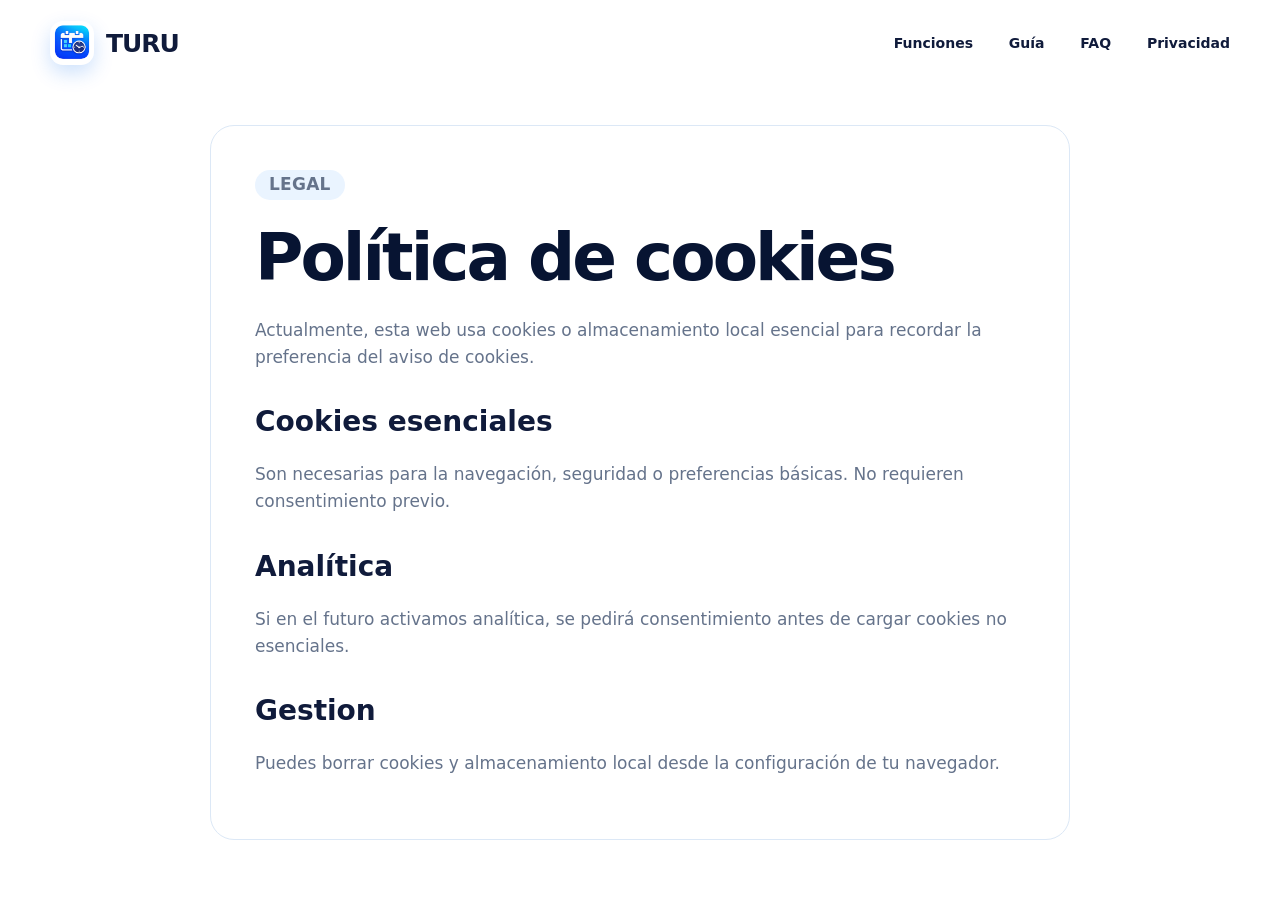
==== commit 639a0839: "Añadimos guia de uso" ====
--- a/cookies.html
+++ b/cookies.html
@@ -12,7 +12,7 @@
     <a class="brand" href="index.html"><img src="assets/turito-logo.png" alt="" width="44" height="44"><span>TURU</span></a>
     <nav class="nav-links" aria-label="Principal">
       <a href="index.html#funciones">Funciones</a>
-      <a href="index.html#como-funciona">Cómo funciona</a>
+      <a href="guia.html">Guía</a>
       <a href="faq.html">FAQ</a>
       <a href="privacy.html">Privacidad</a>
     </nav>
--- a/styles.css
+++ b/styles.css
@@ -21,6 +21,10 @@
   scroll-behavior: smooth;
 }
 
+section[id] {
+  scroll-margin-top: 88px;
+}
+
 body {
   margin: 0;
   overflow-x: hidden;
@@ -42,6 +46,13 @@
 
 a {
   color: inherit;
+}
+
+a:focus-visible,
+button:focus-visible,
+input:focus-visible {
+  outline: 3px solid rgba(8, 119, 249, .32);
+  outline-offset: 4px;
 }
 
 svg {
@@ -422,7 +433,7 @@
 }
 
 .phone-front {
-  bottom: -105px;
+  bottom: -165px;
   left: 12%;
   z-index: 3;
   transform: rotate(-2deg);
@@ -430,7 +441,7 @@
 
 .phone-back {
   right: -1%;
-  bottom: -135px;
+  bottom: -190px;
   width: 318px;
   transform: rotate(2deg);
 }
@@ -627,6 +638,202 @@
   margin: 0;
   color: var(--muted);
   font-size: 14px;
+}
+
+.pricing-section {
+  padding: 78px 0 38px;
+  scroll-margin-top: 24px;
+}
+
+.pricing-grid {
+  display: grid;
+  grid-template-columns: repeat(3, minmax(0, 1fr));
+  gap: 22px;
+  align-items: stretch;
+}
+
+.price-card {
+  --plan-accent: var(--blue);
+  --plan-soft: #edf6ff;
+  position: relative;
+  display: flex;
+  min-width: 0;
+  min-height: 440px;
+  flex-direction: column;
+  overflow: hidden;
+  border: 1px solid color-mix(in srgb, var(--plan-accent) 24%, white);
+  border-radius: 24px;
+  padding: 32px;
+  background: linear-gradient(160deg, var(--plan-soft), #fff 52%);
+  box-shadow: 0 14px 40px rgba(20, 68, 122, .07);
+  transition: transform .25s ease, box-shadow .25s ease;
+}
+
+.price-card::before {
+  content: "";
+  position: absolute;
+  top: 0;
+  right: 0;
+  left: 0;
+  height: 5px;
+  background: var(--plan-accent);
+  z-index: 2;
+}
+
+.price-card:hover {
+  box-shadow: 0 22px 55px rgba(20, 68, 122, .13);
+  transform: translateY(-6px);
+}
+
+.price-card-green {
+  --plan-accent: #00a978;
+  --plan-soft: #eafbf5;
+}
+
+.price-card-violet {
+  --plan-accent: #7257f5;
+  --plan-soft: #f1eeff;
+}
+
+.featured-plan {
+  box-shadow: 0 20px 52px rgba(0, 169, 120, .14);
+}
+
+.popular-badge {
+  position: absolute;
+  top: 18px;
+  right: 18px;
+  border-radius: 999px;
+  padding: 7px 11px;
+  background: var(--plan-accent);
+  color: #fff;
+  font-size: 11px;
+  font-weight: 850;
+  letter-spacing: .02em;
+  text-transform: uppercase;
+}
+
+.plan-heading {
+  display: flex;
+  align-items: center;
+  gap: 14px;
+}
+
+.featured-plan .plan-heading {
+  padding-right: 96px;
+}
+
+.plan-icon {
+  display: grid;
+  width: 48px;
+  height: 48px;
+  flex: 0 0 auto;
+  place-items: center;
+  border-radius: 15px;
+  background: color-mix(in srgb, var(--plan-accent) 13%, white);
+  color: var(--plan-accent);
+}
+
+.plan-icon svg {
+  width: 24px;
+  fill: none;
+  stroke: currentColor;
+  stroke-linecap: round;
+  stroke-linejoin: round;
+  stroke-width: 1.9;
+}
+
+.plan-heading p {
+  margin: 0 0 4px;
+  color: var(--plan-accent);
+  font-size: 12px;
+  font-weight: 850;
+  text-transform: uppercase;
+}
+
+.plan-heading h3 {
+  margin: 0;
+  font-size: 18px;
+  line-height: 1.25;
+}
+
+.plan-price {
+  display: flex;
+  align-items: end;
+  gap: 9px;
+  margin: 34px 0 28px;
+}
+
+.plan-price strong {
+  color: #081633;
+  font-size: clamp(44px, 4vw, 58px);
+  line-height: .9;
+  letter-spacing: -.055em;
+}
+
+.plan-price span {
+  padding-bottom: 4px;
+  color: var(--muted);
+  font-size: 13px;
+  font-weight: 700;
+}
+
+.plan-features {
+  display: grid;
+  gap: 13px;
+  margin: 0 0 30px;
+  padding: 0;
+  color: var(--muted);
+  font-size: 14px;
+  list-style: none;
+}
+
+.plan-features li {
+  position: relative;
+  padding-left: 25px;
+}
+
+.plan-features li::before {
+  content: "✓";
+  position: absolute;
+  top: -1px;
+  left: 0;
+  display: grid;
+  width: 18px;
+  height: 18px;
+  place-items: center;
+  border-radius: 50%;
+  background: color-mix(in srgb, var(--plan-accent) 13%, white);
+  color: var(--plan-accent);
+  font-size: 11px;
+  font-weight: 900;
+}
+
+.plan-button {
+  display: inline-flex;
+  min-height: 48px;
+  align-items: center;
+  justify-content: center;
+  margin-top: auto;
+  border-radius: 11px;
+  background: var(--plan-accent);
+  color: #fff;
+  font-size: 14px;
+  font-weight: 850;
+  text-decoration: none;
+  transition: filter .2s ease, transform .2s ease;
+}
+
+.plan-button:hover {
+  filter: brightness(.94);
+  transform: translateY(-2px);
+}
+
+.pricing-note {
+  margin: 22px 0 0;
+  color: var(--muted);
+  font-size: 13px;
+  text-align: center;
 }
 
 .cta-panel {
@@ -1123,10 +1330,13 @@
 
   .hero-inner {
     grid-template-columns: 1fr;
+    min-width: 0;
     padding-top: 105px;
   }
 
   .hero-copy {
+    width: 100%;
+    min-width: 0;
     max-width: 700px;
     margin: 0 auto;
     padding: 48px 0 10px;
@@ -1143,7 +1353,7 @@
   }
 
   .phone-stage {
-    width: 660px;
+    width: min(660px, 100%);
     min-width: 0;
     height: 560px;
     margin: 0 auto;
@@ -1175,6 +1385,16 @@
 
   .why-panel {
     grid-template-columns: 1fr;
+  }
+
+  .pricing-grid {
+    grid-template-columns: 1fr;
+    max-width: 620px;
+    margin: 0 auto;
+  }
+
+  .price-card {
+    min-height: 0;
   }
 
   .why-intro {
@@ -1223,11 +1443,13 @@
   }
 
   h1 {
-    font-size: clamp(40px, 12vw, 54px);
+    font-size: clamp(38px, 10.5vw, 44px);
+    line-height: 1.05;
   }
 
   .hero-text {
-    font-size: 17px;
+    max-width: 350px;
+    font-size: 16px;
   }
 
   .hero-actions {
@@ -1254,25 +1476,25 @@
   }
 
   .phone-stage {
-    width: 470px;
-    height: 450px;
-    margin-left: 50%;
-    transform: translateX(-50%);
+    width: 100%;
+    height: 420px;
+    margin: 18px 0 0;
+    transform: none;
   }
 
   .phone {
-    width: 235px;
+    width: min(61vw, 230px);
   }
 
   .phone-front {
     bottom: -45px;
-    left: 7%;
+    left: 0;
   }
 
   .phone-back {
-    right: 6%;
-    bottom: -75px;
-    width: 224px;
+    right: 0;
+    bottom: -68px;
+    width: min(57vw, 216px);
   }
 
   .hero::after {
@@ -1285,6 +1507,10 @@
     padding-top: 48px;
   }
 
+  .pricing-section {
+    padding: 58px 0 28px;
+  }
+
   .section-heading h2,
   .why-intro h2,
   .cta-panel h2 {
@@ -1294,6 +1520,25 @@
   .feature-card {
     grid-template-columns: 1fr;
     padding: 24px;
+  }
+
+  .price-card {
+    border-radius: 20px;
+    padding: 28px 24px;
+  }
+
+  .popular-badge {
+    position: static;
+    width: fit-content;
+    margin: -6px 0 20px;
+  }
+
+  .featured-plan .plan-heading {
+    padding-right: 0;
+  }
+
+  .plan-price strong {
+    font-size: 48px;
   }
 
   .why-panel {
@@ -1348,3 +1593,679 @@
     transition-duration: .01ms !important;
   }
 }
+
+/* Premium motion and depth */
+
+::selection {
+  background: rgba(8, 119, 249, .18);
+  color: var(--navy);
+}
+
+.scroll-progress {
+  position: fixed;
+  top: 0;
+  right: 0;
+  left: 0;
+  z-index: 100;
+  height: 3px;
+  pointer-events: none;
+}
+
+.scroll-progress span {
+  display: block;
+  width: 100%;
+  height: 100%;
+  background: linear-gradient(90deg, #20c8ee, var(--blue), #7257f5);
+  box-shadow: 0 0 14px rgba(8, 119, 249, .55);
+  transform: scaleX(0);
+  transform-origin: left;
+  will-change: transform;
+}
+
+.site-header {
+  position: fixed;
+  transition: background .3s ease, box-shadow .3s ease, border-color .3s ease;
+}
+
+.site-header::before {
+  content: "";
+  position: absolute;
+  inset: 0;
+  border-bottom: 1px solid transparent;
+  background: rgba(255, 255, 255, 0);
+  backdrop-filter: blur(0);
+  transition: inherit;
+}
+
+.site-header.is-scrolled::before {
+  border-color: rgba(214, 228, 245, .85);
+  background: rgba(255, 255, 255, .82);
+  box-shadow: 0 12px 38px rgba(18, 56, 103, .07);
+  backdrop-filter: blur(20px) saturate(150%);
+}
+
+.header-inner {
+  position: relative;
+  z-index: 1;
+  transition: min-height .3s ease;
+}
+
+.site-header.is-scrolled .header-inner {
+  min-height: 70px;
+}
+
+.site-header.is-scrolled .brand img {
+  width: 42px;
+  height: 42px;
+}
+
+.brand img {
+  transition: width .3s ease, height .3s ease, transform .3s ease;
+}
+
+.brand:hover img {
+  transform: rotate(-4deg) scale(1.05);
+}
+
+.hero {
+  isolation: isolate;
+}
+
+.hero-grid,
+.cta-grid {
+  position: absolute;
+  inset: 0;
+  pointer-events: none;
+  background-image:
+    linear-gradient(rgba(8, 119, 249, .035) 1px, transparent 1px),
+    linear-gradient(90deg, rgba(8, 119, 249, .035) 1px, transparent 1px);
+  background-size: 46px 46px;
+  mask-image: linear-gradient(to right, transparent 6%, #000 62%, #000 100%);
+}
+
+.hero-aurora {
+  position: absolute;
+  z-index: 0;
+  top: -34%;
+  right: -10%;
+  width: 68%;
+  height: 115%;
+  border-radius: 50%;
+  background:
+    radial-gradient(circle at 32% 62%, rgba(38, 207, 244, .4), transparent 35%),
+    radial-gradient(circle at 72% 35%, rgba(8, 119, 249, .22), transparent 42%),
+    radial-gradient(circle at 50% 50%, rgba(115, 87, 245, .1), transparent 55%);
+  filter: blur(32px);
+  animation: aurora-drift 10s ease-in-out infinite alternate;
+  pointer-events: none;
+}
+
+.gradient-text {
+  display: inline;
+  background: linear-gradient(110deg, #0877f9 10%, #15bde7 48%, #6957f5 78%, #0877f9 100%);
+  background-size: 220% 100%;
+  -webkit-background-clip: text;
+  background-clip: text;
+  color: transparent;
+  animation: gradient-shift 7s ease-in-out infinite;
+}
+
+.hero .eyebrow {
+  border: 1px solid rgba(8, 119, 249, .1);
+  box-shadow: 0 8px 22px rgba(8, 119, 249, .08);
+}
+
+.hero-copy h1 {
+  text-wrap: balance;
+}
+
+.hero-copy .button.primary {
+  position: relative;
+  overflow: hidden;
+}
+
+.hero-copy .button.primary::after {
+  content: "";
+  position: absolute;
+  top: -50%;
+  left: -80%;
+  width: 45%;
+  height: 200%;
+  background: linear-gradient(90deg, transparent, rgba(255, 255, 255, .35), transparent);
+  transform: rotate(18deg);
+  transition: left .7s ease;
+}
+
+.hero-copy .button.primary:hover::after {
+  left: 130%;
+}
+
+.phone-stage {
+  --phone-x: 0px;
+  --phone-y: 0px;
+  --phone-rx: 0deg;
+  --phone-ry: 0deg;
+  perspective: 1400px;
+}
+
+.phone {
+  transition: transform .35s cubic-bezier(.2, .8, .2, 1), filter .35s ease;
+  will-change: transform;
+}
+
+.phone-front {
+  transform: translate3d(var(--phone-x), var(--phone-y), 0) rotate(-2deg) rotateX(var(--phone-rx)) rotateY(var(--phone-ry));
+}
+
+.phone-back {
+  transform: translate3d(calc(var(--phone-x) * -.55), calc(var(--phone-y) * -.45), 0) rotate(2deg) rotateX(var(--phone-rx)) rotateY(var(--phone-ry));
+}
+
+.phone-stage:hover .phone-front {
+  filter: drop-shadow(0 34px 38px rgba(27, 65, 92, .2));
+}
+
+.floating-chip {
+  position: absolute;
+  z-index: 6;
+  display: flex;
+  align-items: center;
+  gap: 10px;
+  border: 1px solid rgba(255, 255, 255, .8);
+  border-radius: 14px;
+  padding: 10px 13px;
+  background: rgba(255, 255, 255, .86);
+  box-shadow: 0 16px 40px rgba(16, 58, 101, .14);
+  backdrop-filter: blur(16px) saturate(140%);
+  color: #12213e;
+  animation: chip-float 5s ease-in-out infinite;
+}
+
+.floating-chip strong,
+.floating-chip small {
+  display: block;
+  white-space: nowrap;
+}
+
+.floating-chip strong {
+  font-size: 11px;
+}
+
+.floating-chip small {
+  margin-top: 2px;
+  color: var(--muted);
+  font-size: 9px;
+}
+
+.chip-icon {
+  display: grid;
+  width: 28px;
+  height: 28px;
+  place-items: center;
+  border-radius: 9px;
+  background: #ddf9ef;
+  color: #00a978;
+  font-size: 13px;
+  font-weight: 900;
+}
+
+.chip-trend {
+  border-radius: 8px;
+  padding: 6px 7px;
+  background: #e8f3ff;
+  color: var(--blue);
+  font-size: 11px;
+  font-weight: 900;
+}
+
+.live-dot {
+  width: 9px;
+  height: 9px;
+  border-radius: 50%;
+  background: #00bd83;
+  box-shadow: 0 0 0 5px rgba(0, 189, 131, .12);
+  animation: live-pulse 2s ease-out infinite;
+}
+
+.chip-shift {
+  top: 29%;
+  left: -4%;
+}
+
+.chip-cost {
+  top: 57%;
+  right: -4%;
+  animation-delay: -1.7s;
+}
+
+.chip-live {
+  right: 18%;
+  bottom: 9%;
+  animation-delay: -3.2s;
+}
+
+.scroll-cue {
+  position: absolute;
+  bottom: 16px;
+  left: 50%;
+  z-index: 7;
+  display: flex;
+  align-items: center;
+  gap: 10px;
+  color: #718099;
+  font-size: 10px;
+  font-weight: 800;
+  letter-spacing: .12em;
+  text-decoration: none;
+  text-transform: uppercase;
+  transform: translateX(-50%);
+}
+
+.scroll-cue i {
+  position: relative;
+  width: 20px;
+  height: 30px;
+  border: 1px solid rgba(16, 27, 59, .22);
+  border-radius: 999px;
+}
+
+.scroll-cue i::after {
+  content: "";
+  position: absolute;
+  top: 6px;
+  left: 50%;
+  width: 3px;
+  height: 6px;
+  border-radius: 99px;
+  background: var(--blue);
+  animation: scroll-dot 1.8s ease-in-out infinite;
+  transform: translateX(-50%);
+}
+
+.benefit-ticker {
+  position: relative;
+  z-index: 8;
+  overflow: hidden;
+  border-block: 1px solid #e7eff9;
+  background: #f8fbff;
+}
+
+.ticker-track {
+  display: flex;
+  width: max-content;
+  animation: ticker 28s linear infinite;
+}
+
+.ticker-track span {
+  display: inline-flex;
+  min-height: 58px;
+  align-items: center;
+  gap: 13px;
+  padding-inline: 32px;
+  color: #43516a;
+  font-size: 13px;
+  font-weight: 750;
+  white-space: nowrap;
+}
+
+.ticker-track i {
+  width: 6px;
+  height: 6px;
+  border-radius: 50%;
+  background: var(--blue);
+  box-shadow: 0 0 0 5px rgba(8, 119, 249, .1);
+}
+
+.interactive-card {
+  isolation: isolate;
+}
+
+.interactive-card::after {
+  content: "";
+  position: absolute;
+  z-index: 0;
+  inset: 0;
+  border-radius: inherit;
+  background: radial-gradient(260px circle at var(--spot-x, 50%) var(--spot-y, 50%), rgba(8, 119, 249, .09), transparent 65%);
+  opacity: 0;
+  pointer-events: none;
+  transition: opacity .25s ease;
+}
+
+.interactive-card > :not(.popular-badge) {
+  position: relative;
+  z-index: 1;
+}
+
+.interactive-card > .popular-badge {
+  z-index: 3;
+}
+
+.interactive-card:hover::after {
+  opacity: 1;
+}
+
+.feature-card,
+.price-card {
+  position: relative;
+}
+
+.impact-strip {
+  display: grid;
+  grid-template-columns: .8fr 1.4fr;
+  gap: clamp(38px, 7vw, 90px);
+  align-items: end;
+  margin-top: 30px;
+  margin-bottom: 30px;
+  border: 1px solid #dce9f7;
+  border-radius: 26px;
+  padding: 46px 54px;
+  background:
+    radial-gradient(circle at 10% 20%, rgba(26, 197, 236, .12), transparent 28%),
+    linear-gradient(120deg, #071938, #0b2e68 58%, #0a65cf);
+  box-shadow: 0 24px 70px rgba(7, 38, 83, .16);
+  color: #fff;
+}
+
+.impact-intro .eyebrow {
+  margin-bottom: 13px;
+  background: rgba(255, 255, 255, .12);
+  color: #7edcff;
+}
+
+.impact-intro h2 {
+  margin: 0;
+  color: #fff;
+  font-size: clamp(28px, 3vw, 42px);
+  line-height: 1.07;
+  letter-spacing: -.035em;
+}
+
+.impact-metrics {
+  display: grid;
+  grid-template-columns: repeat(3, 1fr);
+  gap: 16px;
+}
+
+.impact-metrics article {
+  min-width: 0;
+  border-left: 1px solid rgba(255, 255, 255, .18);
+  padding-left: 22px;
+}
+
+.impact-metrics strong {
+  display: block;
+  margin-bottom: 9px;
+  color: #fff;
+  font-size: clamp(30px, 3.2vw, 46px);
+  line-height: 1;
+  letter-spacing: -.045em;
+}
+
+.impact-metrics p {
+  margin: 0;
+  color: rgba(255, 255, 255, .67);
+  font-size: 12px;
+  line-height: 1.45;
+}
+
+.why-panel {
+  position: relative;
+  overflow: hidden;
+}
+
+.why-panel::after {
+  content: "";
+  position: absolute;
+  right: -80px;
+  bottom: -120px;
+  width: 330px;
+  height: 330px;
+  border-radius: 50%;
+  background: radial-gradient(circle, rgba(8, 119, 249, .1), transparent 66%);
+  pointer-events: none;
+}
+
+.benefit-list article {
+  position: relative;
+  z-index: 1;
+  border-radius: 14px;
+  padding: 9px;
+  transition: background .25s ease, transform .25s ease;
+}
+
+.benefit-list article:hover {
+  background: rgba(255, 255, 255, .72);
+  transform: translateX(4px);
+}
+
+.featured-plan {
+  transform: translateY(-10px);
+}
+
+.featured-plan:hover {
+  transform: translateY(-16px);
+}
+
+.popular-badge {
+  box-shadow: 0 9px 22px rgba(0, 169, 120, .22);
+}
+
+.cta-panel {
+  isolation: isolate;
+  box-shadow: 0 22px 60px rgba(8, 119, 249, .22);
+}
+
+.cta-grid {
+  z-index: -1;
+  background-image:
+    linear-gradient(rgba(255, 255, 255, .08) 1px, transparent 1px),
+    linear-gradient(90deg, rgba(255, 255, 255, .08) 1px, transparent 1px);
+  background-size: 34px 34px;
+  mask-image: radial-gradient(circle at center, #000, transparent 85%);
+}
+
+.cta-panel .button.light {
+  position: relative;
+  overflow: hidden;
+}
+
+.cta-panel .button.light::after {
+  content: "";
+  position: absolute;
+  inset: -40%;
+  background: conic-gradient(from 180deg, transparent, rgba(8, 119, 249, .12), transparent 35%);
+  animation: cta-spin 6s linear infinite;
+}
+
+.cta-panel .button.light > * {
+  position: relative;
+  z-index: 1;
+}
+
+.js [data-reveal] {
+  opacity: 0;
+  transform: translateY(28px);
+  transition:
+    opacity .7s cubic-bezier(.2, .7, .2, 1),
+    transform .8s cubic-bezier(.2, .7, .2, 1);
+}
+
+.js [data-reveal="hero"] {
+  transform: translateY(18px);
+}
+
+.js [data-reveal].is-visible {
+  opacity: 1;
+  transform: translateY(0);
+}
+
+.js .featured-plan.is-visible {
+  transform: translateY(-10px);
+}
+
+.js .featured-plan.is-visible:hover {
+  transform: translateY(-16px);
+}
+
+@keyframes aurora-drift {
+  from { transform: translate3d(-2%, -2%, 0) rotate(-4deg) scale(.96); }
+  to { transform: translate3d(5%, 4%, 0) rotate(4deg) scale(1.06); }
+}
+
+@keyframes gradient-shift {
+  0%, 100% { background-position: 0% 50%; }
+  50% { background-position: 100% 50%; }
+}
+
+@keyframes chip-float {
+  0%, 100% { transform: translateY(0); }
+  50% { transform: translateY(-10px); }
+}
+
+@keyframes live-pulse {
+  0% { box-shadow: 0 0 0 0 rgba(0, 189, 131, .35); }
+  70%, 100% { box-shadow: 0 0 0 8px rgba(0, 189, 131, 0); }
+}
+
+@keyframes scroll-dot {
+  0%, 100% { opacity: .25; transform: translate(-50%, 0); }
+  50% { opacity: 1; transform: translate(-50%, 9px); }
+}
+
+@keyframes ticker {
+  to { transform: translateX(-50%); }
+}
+
+@keyframes cta-spin {
+  to { transform: rotate(360deg); }
+}
+
+@media (max-width: 1120px) {
+  .floating-chip {
+    transform: scale(.9);
+  }
+
+  .chip-shift {
+    left: 2%;
+  }
+
+  .chip-cost {
+    right: 1%;
+  }
+}
+
+@media (max-width: 920px) {
+  .site-header::before {
+    border-color: rgba(220, 232, 246, .8);
+    background: rgba(255, 255, 255, .9);
+    backdrop-filter: blur(18px);
+  }
+
+  .site-header.is-scrolled .header-inner {
+    min-height: 64px;
+  }
+
+  .site-header.is-scrolled .nav-links {
+    top: 64px;
+  }
+
+  .hero-grid {
+    mask-image: linear-gradient(to bottom, #000, transparent 80%);
+  }
+
+  .floating-chip {
+    display: none;
+  }
+
+  .scroll-cue {
+    display: none;
+  }
+
+  .impact-strip {
+    grid-template-columns: 1fr;
+    padding: 40px;
+  }
+
+  .featured-plan,
+  .featured-plan:hover,
+  .js .featured-plan.is-visible,
+  .js .featured-plan.is-visible:hover {
+    transform: none;
+  }
+}
+
+@media (max-width: 640px) {
+  .hero-aurora {
+    top: 0;
+    right: -60%;
+    width: 170%;
+    height: 65%;
+    filter: blur(25px);
+  }
+
+  .benefit-ticker {
+    margin-top: -1px;
+  }
+
+  .ticker-track span {
+    min-height: 50px;
+    padding-inline: 24px;
+    font-size: 12px;
+  }
+
+  .impact-strip {
+    gap: 30px;
+    border-radius: 20px;
+    padding: 32px 24px;
+  }
+
+  .impact-intro h2 br {
+    display: none;
+  }
+
+  .impact-metrics {
+    grid-template-columns: 1fr;
+    gap: 20px;
+  }
+
+  .impact-metrics article {
+    border-top: 1px solid rgba(255, 255, 255, .16);
+    border-left: 0;
+    padding-top: 18px;
+    padding-left: 0;
+  }
+
+  .impact-metrics strong {
+    font-size: 38px;
+  }
+
+  .why-panel::after {
+    opacity: .6;
+  }
+}
+
+@media (prefers-reduced-motion: reduce) {
+  .hero-aurora,
+  .gradient-text,
+  .floating-chip,
+  .live-dot,
+  .scroll-cue i::after,
+  .ticker-track,
+  .cta-panel .button.light::after {
+    animation: none !important;
+  }
+
+  .js [data-reveal] {
+    opacity: 1;
+    transform: none;
+  }
+
+  .phone-front {
+    transform: rotate(-2deg);
+  }
+
+  .phone-back {
+    transform: rotate(2deg);
+  }
+}
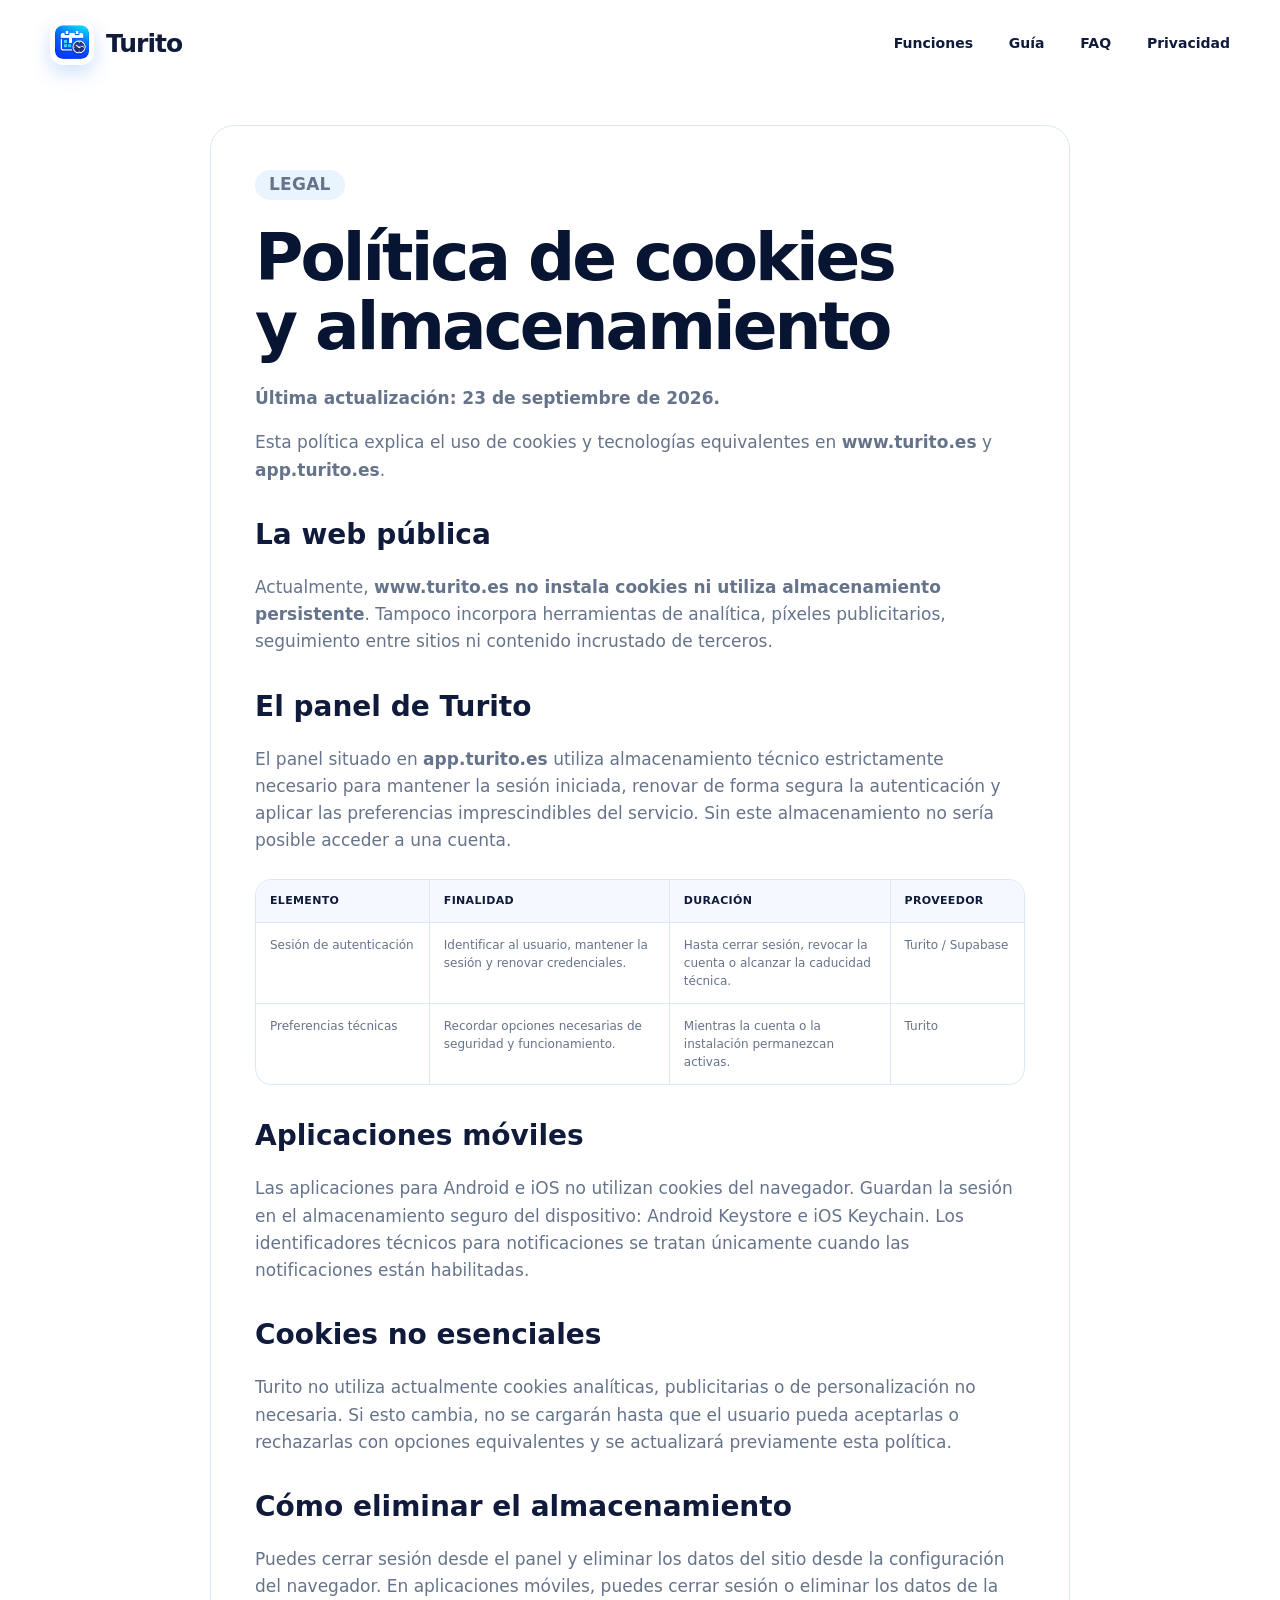
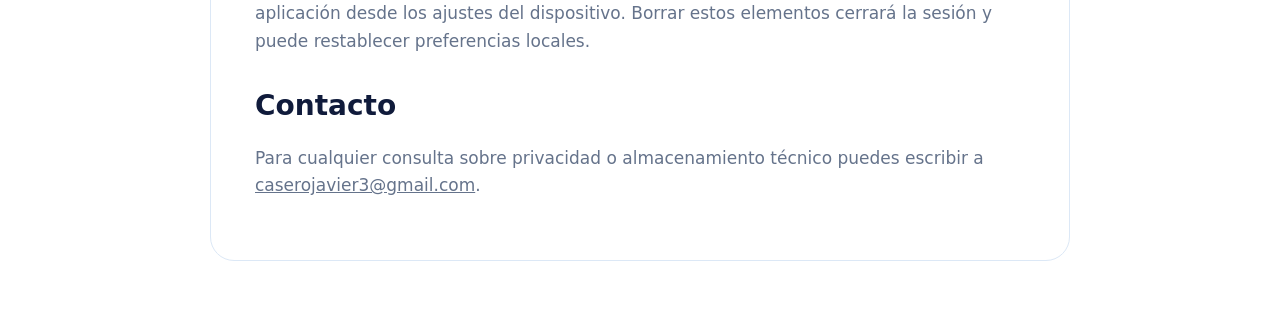
==== commit 5811d7f1: "Manejo de datos" ====
--- a/cookies.html
+++ b/cookies.html
@@ -3,13 +3,16 @@
 <head>
   <meta charset="utf-8">
   <meta name="viewport" content="width=device-width, initial-scale=1">
-  <title>Politica de cookies | TURU</title>
+  <title>Política de cookies y almacenamiento | Turito</title>
+  <meta name="description" content="Información sobre las cookies y tecnologías de almacenamiento utilizadas por Turito.">
+  <meta name="referrer" content="strict-origin-when-cross-origin">
+  <meta http-equiv="Content-Security-Policy" content="default-src 'self'; style-src 'self' 'unsafe-inline'; img-src 'self' data:; font-src 'self'; connect-src 'none'; object-src 'none'; base-uri 'self'; form-action 'self'; frame-src 'none'; media-src 'none'; worker-src 'none'">
   <link rel="icon" href="assets/turito-logo.png">
   <link rel="stylesheet" href="styles.css">
 </head>
 <body>
   <header class="site-header">
-    <a class="brand" href="index.html"><img src="assets/turito-logo.png" alt="" width="44" height="44"><span>TURU</span></a>
+    <a class="brand" href="index.html"><img src="assets/turito-logo.png" alt="" width="44" height="44"><span>Turito</span></a>
     <nav class="nav-links" aria-label="Principal">
       <a href="index.html#funciones">Funciones</a>
       <a href="guia.html">Guía</a>
@@ -20,17 +23,33 @@
   <main class="legal-main">
     <article class="legal-card">
       <p class="eyebrow">Legal</p>
-      <h1>Política de cookies</h1>
-      <p>Actualmente, esta web usa cookies o almacenamiento local esencial para recordar la preferencia del aviso de cookies.</p>
+      <h1>Política de cookies y almacenamiento</h1>
+      <p><strong>Última actualización: 23 de septiembre de 2026.</strong></p>
+      <p>Esta política explica el uso de cookies y tecnologías equivalentes en <strong>www.turito.es</strong> y <strong>app.turito.es</strong>.</p>
 
-      <h2>Cookies esenciales</h2>
-      <p>Son necesarias para la navegación, seguridad o preferencias básicas. No requieren consentimiento previo.</p>
+      <h2>La web pública</h2>
+      <p>Actualmente, <strong>www.turito.es no instala cookies ni utiliza almacenamiento persistente</strong>. Tampoco incorpora herramientas de analítica, píxeles publicitarios, seguimiento entre sitios ni contenido incrustado de terceros.</p>
 
-      <h2>Analítica</h2>
-      <p>Si en el futuro activamos analítica, se pedirá consentimiento antes de cargar cookies no esenciales.</p>
+      <h2>El panel de Turito</h2>
+      <p>El panel situado en <strong>app.turito.es</strong> utiliza almacenamiento técnico estrictamente necesario para mantener la sesión iniciada, renovar de forma segura la autenticación y aplicar las preferencias imprescindibles del servicio. Sin este almacenamiento no sería posible acceder a una cuenta.</p>
 
-      <h2>Gestion</h2>
-      <p>Puedes borrar cookies y almacenamiento local desde la configuración de tu navegador.</p>
+      <div class="legal-table" role="table" aria-label="Almacenamiento técnico de Turito">
+        <div role="row"><strong role="columnheader">Elemento</strong><strong role="columnheader">Finalidad</strong><strong role="columnheader">Duración</strong><strong role="columnheader">Proveedor</strong></div>
+        <div role="row"><span role="cell">Sesión de autenticación</span><span role="cell">Identificar al usuario, mantener la sesión y renovar credenciales.</span><span role="cell">Hasta cerrar sesión, revocar la cuenta o alcanzar la caducidad técnica.</span><span role="cell">Turito / Supabase</span></div>
+        <div role="row"><span role="cell">Preferencias técnicas</span><span role="cell">Recordar opciones necesarias de seguridad y funcionamiento.</span><span role="cell">Mientras la cuenta o la instalación permanezcan activas.</span><span role="cell">Turito</span></div>
+      </div>
+
+      <h2>Aplicaciones móviles</h2>
+      <p>Las aplicaciones para Android e iOS no utilizan cookies del navegador. Guardan la sesión en el almacenamiento seguro del dispositivo: Android Keystore e iOS Keychain. Los identificadores técnicos para notificaciones se tratan únicamente cuando las notificaciones están habilitadas.</p>
+
+      <h2>Cookies no esenciales</h2>
+      <p>Turito no utiliza actualmente cookies analíticas, publicitarias o de personalización no necesaria. Si esto cambia, no se cargarán hasta que el usuario pueda aceptarlas o rechazarlas con opciones equivalentes y se actualizará previamente esta política.</p>
+
+      <h2>Cómo eliminar el almacenamiento</h2>
+      <p>Puedes cerrar sesión desde el panel y eliminar los datos del sitio desde la configuración del navegador. En aplicaciones móviles, puedes cerrar sesión o eliminar los datos de la aplicación desde los ajustes del dispositivo. Borrar estos elementos cerrará la sesión y puede restablecer preferencias locales.</p>
+
+      <h2>Contacto</h2>
+      <p>Para cualquier consulta sobre privacidad o almacenamiento técnico puedes escribir a <a href="mailto:caserojavier3@gmail.com">caserojavier3@gmail.com</a>.</p>
     </article>
   </main>
 </body>
--- a/styles.css
+++ b/styles.css
@@ -1009,6 +1009,19 @@
   margin-top: 6px;
   color: var(--green);
   font-size: 11px;
+}
+
+.newsletter-link {
+  display: inline-flex;
+  margin-top: 12px;
+  color: var(--blue);
+  font-size: 12px;
+  font-weight: 800;
+  text-decoration: none;
+}
+
+.newsletter-link:hover {
+  text-decoration: underline;
 }
 
 .footer-bottom {
@@ -1136,50 +1149,6 @@
   text-decoration: none;
 }
 
-.cookie-banner {
-  position: fixed;
-  right: 22px;
-  bottom: 22px;
-  z-index: 50;
-  width: min(390px, calc(100% - 44px));
-  border: 1px solid var(--line);
-  border-radius: 16px;
-  padding: 16px;
-  background: #fff;
-  box-shadow: var(--shadow-lg);
-}
-
-.cookie-banner p {
-  margin: 0 0 12px;
-  color: var(--muted);
-  font-size: 13px;
-  line-height: 1.45;
-}
-
-.cookie-banner div {
-  display: flex;
-  align-items: center;
-  justify-content: space-between;
-  gap: 12px;
-}
-
-.cookie-banner a {
-  color: var(--blue);
-  font-size: 13px;
-  font-weight: 750;
-}
-
-.cookie-banner button {
-  min-height: 38px;
-  border: 0;
-  border-radius: 8px;
-  padding: 0 15px;
-  background: var(--blue);
-  color: #fff;
-  font-weight: 800;
-  cursor: pointer;
-}
-
 .legal-main {
   width: min(860px, calc(100% - 40px));
   margin: 0 auto;
@@ -1208,6 +1177,45 @@
   color: var(--muted);
   font-size: 17px;
   line-height: 1.6;
+}
+
+.legal-table {
+  overflow: hidden;
+  margin-top: 24px;
+  border: 1px solid var(--line);
+  border-radius: 16px;
+}
+
+.legal-table > div {
+  display: grid;
+  grid-template-columns: .9fr 1.25fr 1.15fr .7fr;
+  border-top: 1px solid var(--line);
+}
+
+.legal-table > div:first-child {
+  border-top: 0;
+  background: var(--soft);
+}
+
+.legal-table span,
+.legal-table strong {
+  border-left: 1px solid var(--line);
+  padding: 13px 14px;
+  color: var(--muted);
+  font-size: 12px;
+  line-height: 1.5;
+}
+
+.legal-table span:first-child,
+.legal-table strong:first-child {
+  border-left: 0;
+}
+
+.legal-table strong {
+  color: var(--navy);
+  font-size: 11px;
+  letter-spacing: .03em;
+  text-transform: uppercase;
 }
 
 .faq-list {
@@ -1582,6 +1590,14 @@
   .legal-card {
     border-radius: 18px;
     padding: 26px;
+  }
+
+  .legal-table {
+    overflow-x: auto;
+  }
+
+  .legal-table > div {
+    min-width: 660px;
   }
 }
 
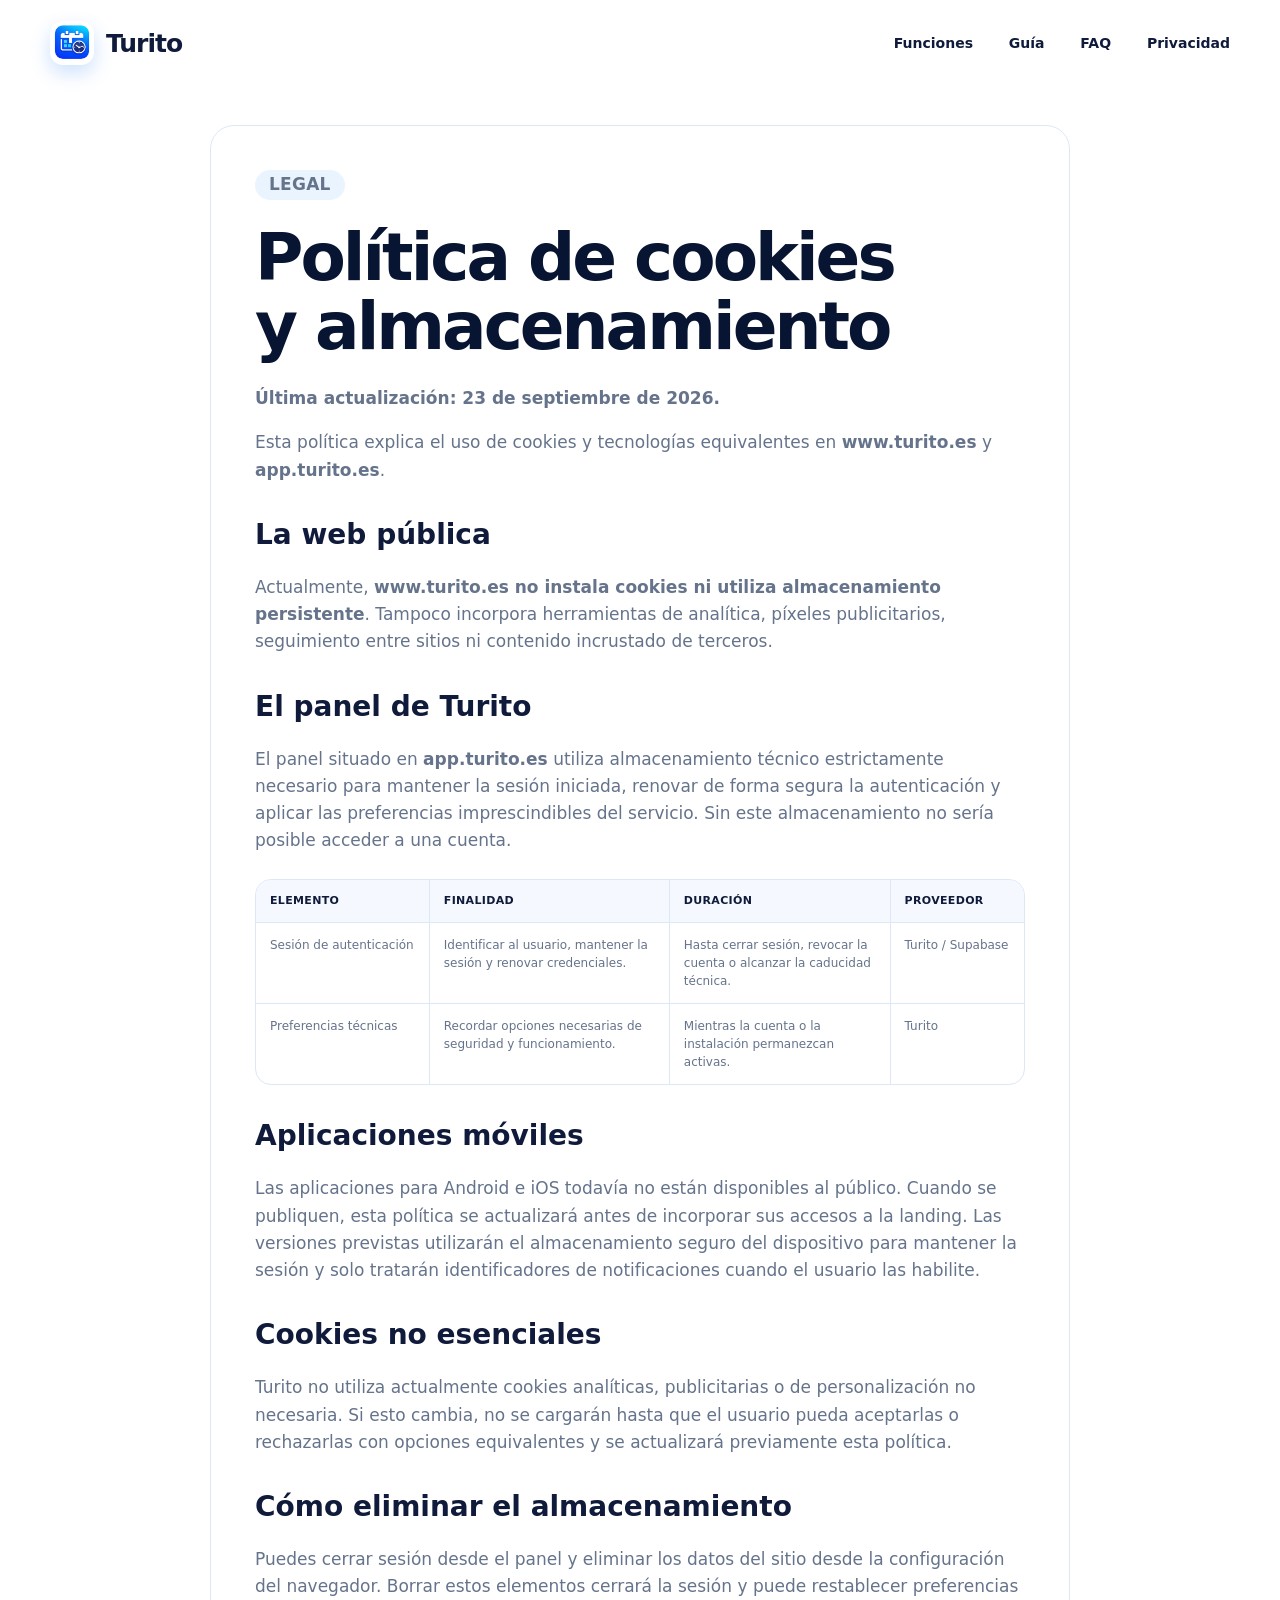
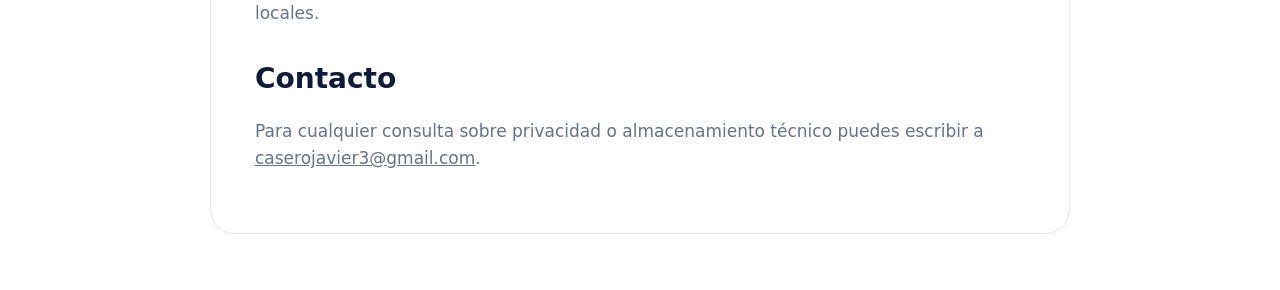
==== commit 3317c181: "Actualizar sección de precios y planes" ====
--- a/cookies.html
+++ b/cookies.html
@@ -40,13 +40,13 @@
       </div>
 
       <h2>Aplicaciones móviles</h2>
-      <p>Las aplicaciones para Android e iOS no utilizan cookies del navegador. Guardan la sesión en el almacenamiento seguro del dispositivo: Android Keystore e iOS Keychain. Los identificadores técnicos para notificaciones se tratan únicamente cuando las notificaciones están habilitadas.</p>
+      <p>Las aplicaciones para Android e iOS todavía no están disponibles al público. Cuando se publiquen, esta política se actualizará antes de incorporar sus accesos a la landing. Las versiones previstas utilizarán el almacenamiento seguro del dispositivo para mantener la sesión y solo tratarán identificadores de notificaciones cuando el usuario las habilite.</p>
 
       <h2>Cookies no esenciales</h2>
       <p>Turito no utiliza actualmente cookies analíticas, publicitarias o de personalización no necesaria. Si esto cambia, no se cargarán hasta que el usuario pueda aceptarlas o rechazarlas con opciones equivalentes y se actualizará previamente esta política.</p>
 
       <h2>Cómo eliminar el almacenamiento</h2>
-      <p>Puedes cerrar sesión desde el panel y eliminar los datos del sitio desde la configuración del navegador. En aplicaciones móviles, puedes cerrar sesión o eliminar los datos de la aplicación desde los ajustes del dispositivo. Borrar estos elementos cerrará la sesión y puede restablecer preferencias locales.</p>
+      <p>Puedes cerrar sesión desde el panel y eliminar los datos del sitio desde la configuración del navegador. Borrar estos elementos cerrará la sesión y puede restablecer preferencias locales.</p>
 
       <h2>Contacto</h2>
       <p>Para cualquier consulta sobre privacidad o almacenamiento técnico puedes escribir a <a href="mailto:caserojavier3@gmail.com">caserojavier3@gmail.com</a>.</p>
--- a/styles.css
+++ b/styles.css
@@ -401,6 +401,39 @@
   font-size: 18px;
   line-height: 1.1;
   white-space: nowrap;
+}
+
+.web-availability {
+  display: grid;
+  grid-template-columns: 10px auto;
+  width: fit-content;
+  align-items: center;
+  gap: 3px 10px;
+  margin-top: 26px;
+  border: 1px solid #d9e9fa;
+  border-radius: 14px;
+  padding: 11px 15px;
+  background: rgba(255, 255, 255, .78);
+  box-shadow: 0 12px 30px rgba(29, 85, 145, .08);
+}
+
+.web-availability > span {
+  grid-row: 1 / 3;
+  width: 9px;
+  height: 9px;
+  border-radius: 50%;
+  background: var(--green);
+  box-shadow: 0 0 0 5px rgba(2, 184, 131, .12);
+}
+
+.web-availability strong {
+  color: var(--navy);
+  font-size: 13px;
+}
+
+.web-availability small {
+  color: var(--muted);
+  font-size: 11px;
 }
 
 .phone-stage {
@@ -757,6 +790,14 @@
   line-height: 1.25;
 }
 
+.plan-description {
+  min-height: 44px;
+  margin: 24px 0 0;
+  color: var(--muted);
+  font-size: 14px;
+  line-height: 1.55;
+}
+
 .plan-price {
   display: flex;
   align-items: end;
@@ -776,6 +817,10 @@
   color: var(--muted);
   font-size: 13px;
   font-weight: 700;
+}
+
+.custom-price strong {
+  font-size: clamp(40px, 3.5vw, 52px);
 }
 
 .plan-features {
@@ -836,6 +881,153 @@
   text-align: center;
 }
 
+.demo-panel {
+  position: relative;
+  display: grid;
+  grid-template-columns: .92fr 1.08fr;
+  gap: clamp(44px, 7vw, 92px);
+  align-items: center;
+  overflow: hidden;
+  margin-top: 42px;
+  border: 1px solid #cfe5ff;
+  border-radius: 30px;
+  padding: clamp(42px, 6vw, 72px);
+  background:
+    radial-gradient(circle at 0 0, rgba(61, 195, 243, .18), transparent 37%),
+    linear-gradient(135deg, #f2f9ff, #fff 58%, #f3f0ff);
+}
+
+.demo-panel::after {
+  content: "";
+  position: absolute;
+  top: -120px;
+  right: -100px;
+  width: 330px;
+  height: 330px;
+  border: 1px solid rgba(114, 87, 245, .12);
+  border-radius: 50%;
+  box-shadow: 0 0 0 54px rgba(114, 87, 245, .035);
+  pointer-events: none;
+}
+
+.demo-copy,
+.demo-steps {
+  position: relative;
+  z-index: 1;
+}
+
+.demo-copy h2 {
+  margin-bottom: 18px;
+  font-size: clamp(34px, 3.4vw, 48px);
+  line-height: 1.05;
+  letter-spacing: -.04em;
+}
+
+.demo-copy > p:not(.eyebrow) {
+  color: var(--muted);
+  font-size: 17px;
+  line-height: 1.65;
+}
+
+.demo-copy .button {
+  margin-top: 25px;
+}
+
+.demo-assurance {
+  display: flex;
+  align-items: flex-start;
+  gap: 12px;
+  margin-top: 24px;
+}
+
+.demo-assurance > span {
+  display: grid;
+  width: 30px;
+  height: 30px;
+  flex: 0 0 auto;
+  place-items: center;
+  border-radius: 50%;
+  background: #dff8ee;
+  color: #008b63;
+  font-weight: 900;
+}
+
+.demo-assurance p {
+  display: grid;
+  gap: 3px;
+  margin: 0;
+}
+
+.demo-assurance strong {
+  font-size: 14px;
+}
+
+.demo-assurance small {
+  color: var(--muted);
+  font-size: 12px;
+  line-height: 1.45;
+}
+
+.demo-steps {
+  display: grid;
+  gap: 12px;
+  margin: 0;
+  padding: 0;
+  list-style: none;
+}
+
+.demo-steps li {
+  display: grid;
+  grid-template-columns: 48px 1fr;
+  gap: 16px;
+  align-items: center;
+  border: 1px solid rgba(207, 229, 255, .9);
+  border-radius: 18px;
+  padding: 17px 19px;
+  background: rgba(255, 255, 255, .82);
+  box-shadow: 0 12px 30px rgba(20, 68, 122, .06);
+}
+
+.demo-steps li > span {
+  display: grid;
+  width: 44px;
+  height: 44px;
+  place-items: center;
+  border-radius: 14px;
+  background: #e7f3ff;
+  color: var(--blue);
+  font-size: 12px;
+  font-weight: 900;
+}
+
+.demo-steps li:nth-child(2) > span {
+  background: #e2f8f0;
+  color: #008b63;
+}
+
+.demo-steps li:nth-child(3) > span {
+  background: #eeeaff;
+  color: var(--violet);
+}
+
+.demo-steps li:nth-child(4) > span {
+  background: #fff1dc;
+  color: #b96500;
+}
+
+.demo-steps strong {
+  display: block;
+  margin-bottom: 3px;
+  font-size: 15px;
+}
+
+.demo-steps p {
+  margin: 0;
+  color: var(--muted);
+  font-size: 13px;
+  line-height: 1.45;
+}
+
 .cta-panel {
   position: relative;
   overflow: hidden;
@@ -930,6 +1122,19 @@
   font-size: 13px;
   font-weight: 850;
   text-decoration: none;
+}
+
+.footer-contact-link {
+  display: inline-flex;
+  margin-top: 14px;
+  color: var(--blue);
+  font-size: 12px;
+  font-weight: 800;
+  text-decoration: none;
+}
+
+.footer-contact-link:hover {
+  text-decoration: underline;
 }
 
 .footer-column {
@@ -1395,6 +1600,10 @@
     grid-template-columns: 1fr;
   }
 
+  .demo-panel {
+    grid-template-columns: 1fr;
+  }
+
   .pricing-grid {
     grid-template-columns: 1fr;
     max-width: 620px;
@@ -1469,18 +1678,9 @@
     margin: 0 auto;
   }
 
-  .store-links {
-    gap: 8px;
-  }
-
-  .store-badge {
-    min-width: 0;
-    width: calc(50% - 4px);
-    padding-inline: 10px;
-  }
-
-  .store-badge strong {
-    font-size: 15px;
+  .web-availability {
+    margin-inline: auto;
+    text-align: left;
   }
 
   .phone-stage {
@@ -1534,6 +1734,38 @@
     border-radius: 20px;
     padding: 28px 24px;
   }
+
+  .demo-panel {
+    gap: 34px;
+    border-radius: 22px;
+    padding: 36px 22px;
+  }
+
+  .demo-copy {
+    text-align: center;
+  }
+
+  .demo-copy .eyebrow {
+    margin-inline: auto;
+  }
+
+  .demo-copy .button {
+    width: 100%;
+  }
+
+  .demo-assurance {
+    text-align: left;
+  }
+
+  .demo-steps li {
+    grid-template-columns: 42px 1fr;
+    gap: 13px;
+    padding: 15px;
+  }
+
+  .demo-steps li > span {
+    width: 40px;
+    height: 40px;
 
   .popular-badge {
     position: static;
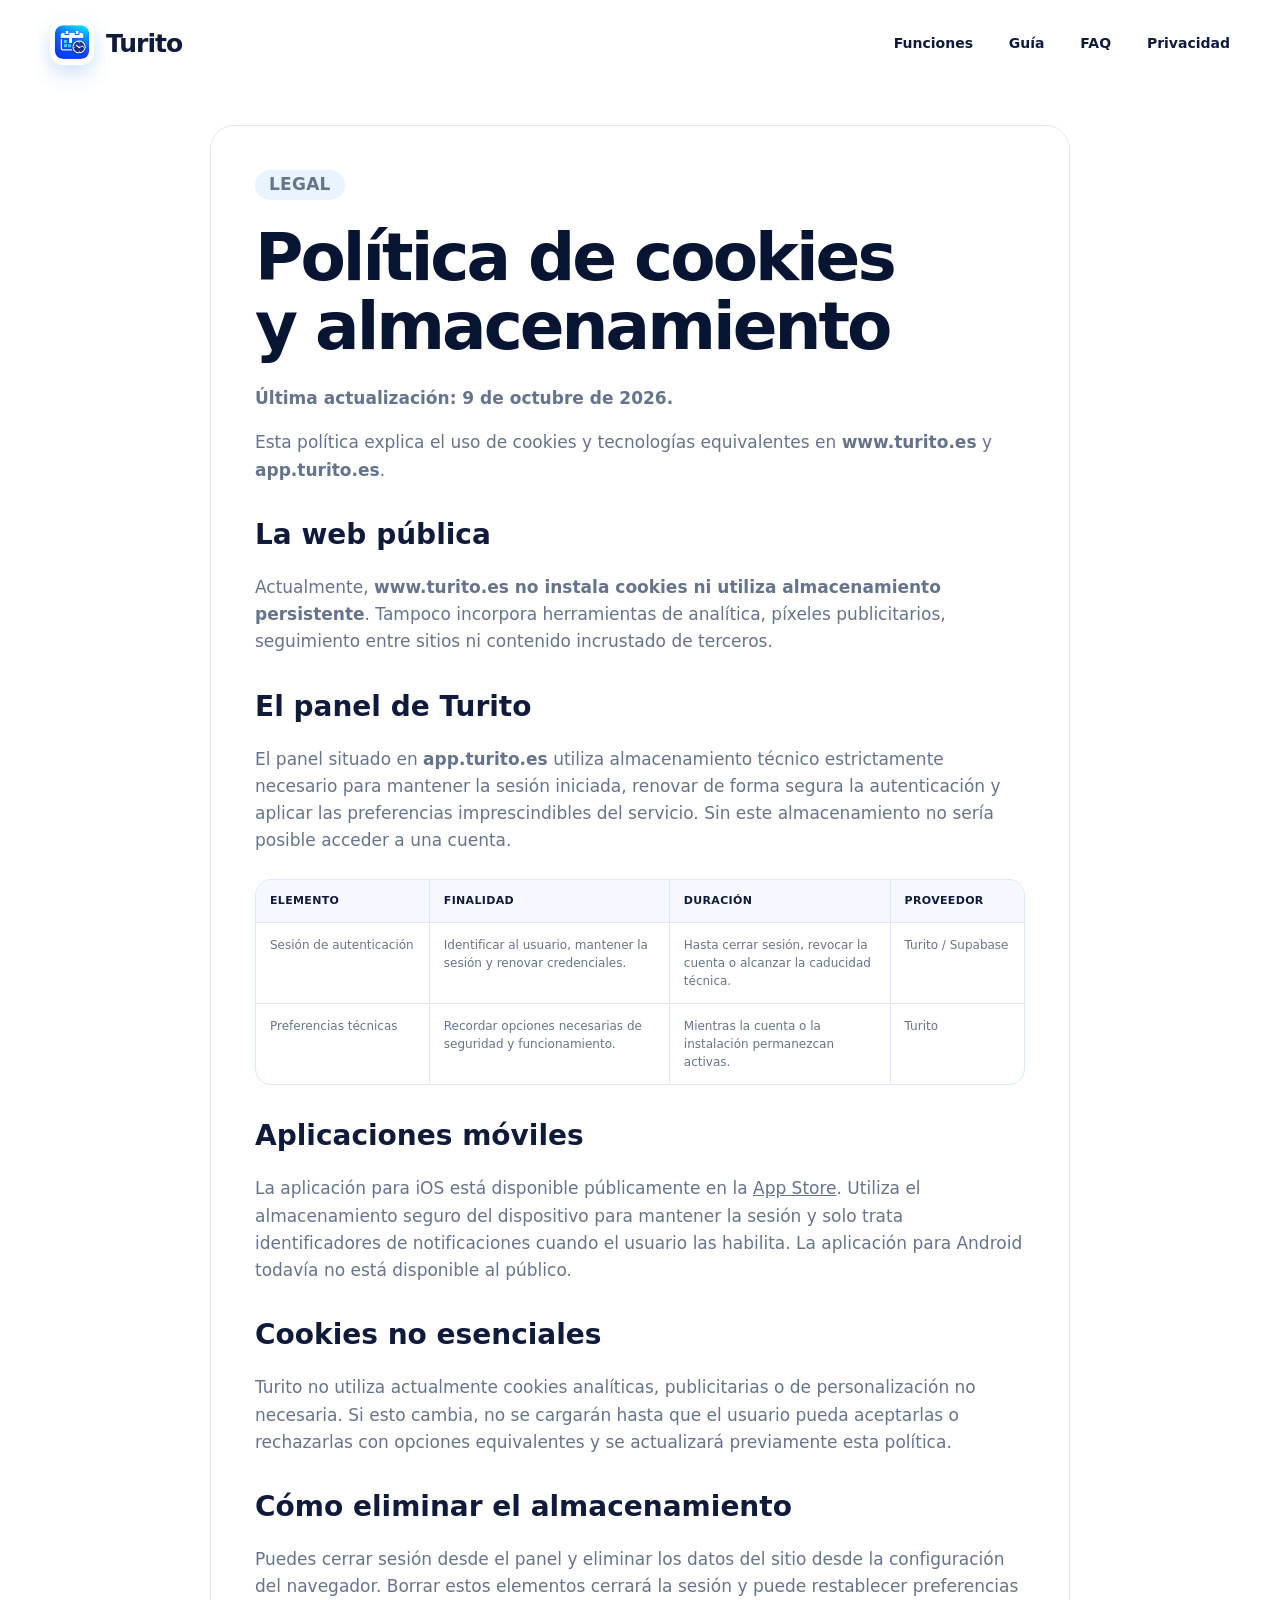
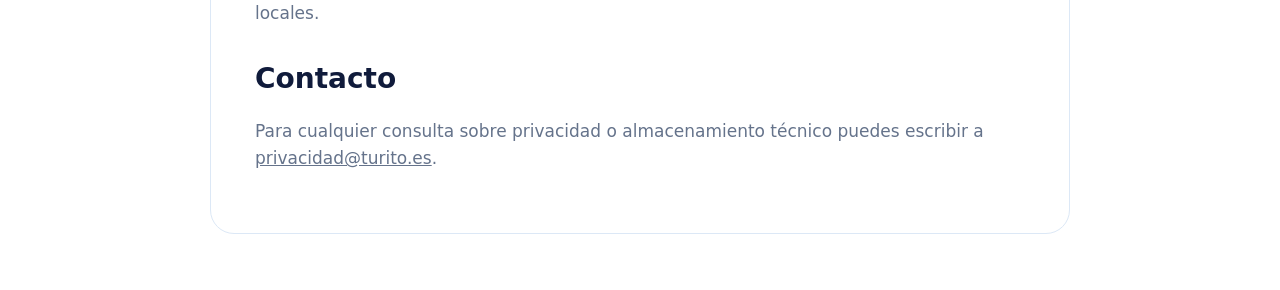
==== commit 92dcac44: "Actualizar sección de precios y planes" ====
--- a/cookies.html
+++ b/cookies.html
@@ -24,7 +24,7 @@
     <article class="legal-card">
       <p class="eyebrow">Legal</p>
       <h1>Política de cookies y almacenamiento</h1>
-      <p><strong>Última actualización: 23 de septiembre de 2026.</strong></p>
+      <p><strong>Última actualización: 9 de octubre de 2026.</strong></p>
       <p>Esta política explica el uso de cookies y tecnologías equivalentes en <strong>www.turito.es</strong> y <strong>app.turito.es</strong>.</p>
 
       <h2>La web pública</h2>
@@ -40,7 +40,7 @@
       </div>
 
       <h2>Aplicaciones móviles</h2>
-      <p>Las aplicaciones para Android e iOS todavía no están disponibles al público. Cuando se publiquen, esta política se actualizará antes de incorporar sus accesos a la landing. Las versiones previstas utilizarán el almacenamiento seguro del dispositivo para mantener la sesión y solo tratarán identificadores de notificaciones cuando el usuario las habilite.</p>
+      <p>La aplicación para iOS está disponible públicamente en la <a href="https://apps.apple.com/us/app/turito/id6816672980" target="_blank" rel="noopener noreferrer">App Store</a>. Utiliza el almacenamiento seguro del dispositivo para mantener la sesión y solo trata identificadores de notificaciones cuando el usuario las habilita. La aplicación para Android todavía no está disponible al público.</p>
 
       <h2>Cookies no esenciales</h2>
       <p>Turito no utiliza actualmente cookies analíticas, publicitarias o de personalización no necesaria. Si esto cambia, no se cargarán hasta que el usuario pueda aceptarlas o rechazarlas con opciones equivalentes y se actualizará previamente esta política.</p>
@@ -49,7 +49,7 @@
       <p>Puedes cerrar sesión desde el panel y eliminar los datos del sitio desde la configuración del navegador. Borrar estos elementos cerrará la sesión y puede restablecer preferencias locales.</p>
 
       <h2>Contacto</h2>
-      <p>Para cualquier consulta sobre privacidad o almacenamiento técnico puedes escribir a <a href="mailto:caserojavier3@gmail.com">caserojavier3@gmail.com</a>.</p>
+      <p>Para cualquier consulta sobre privacidad o almacenamiento técnico puedes escribir a <a href="mailto:privacidad@turito.es">privacidad@turito.es</a>.</p>
     </article>
   </main>
 </body>
--- a/styles.css
+++ b/styles.css
@@ -364,6 +364,10 @@
   margin-top: 28px;
 }
 
+.store-links + .web-availability {
+  margin-top: 14px;
+}
+
 .store-badge {
   display: inline-flex;
   min-width: 164px;
@@ -680,7 +684,7 @@
 
 .pricing-grid {
   display: grid;
-  grid-template-columns: repeat(3, minmax(0, 1fr));
+  grid-template-columns: repeat(4, minmax(0, 1fr));
   gap: 22px;
   align-items: stretch;
 }
@@ -696,7 +700,7 @@
   overflow: hidden;
   border: 1px solid color-mix(in srgb, var(--plan-accent) 24%, white);
   border-radius: 24px;
-  padding: 32px;
+  padding: 28px 24px;
   background: linear-gradient(160deg, var(--plan-soft), #fff 52%);
   box-shadow: 0 14px 40px rgba(20, 68, 122, .07);
   transition: transform .25s ease, box-shadow .25s ease;
@@ -721,6 +725,11 @@
 .price-card-green {
   --plan-accent: #00a978;
   --plan-soft: #eafbf5;
+}
+
+.price-card-amber {
+  --plan-accent: #df8100;
+  --plan-soft: #fff6e6;
 }
 
 .price-card-violet {
@@ -1482,6 +1491,10 @@
 
   .benefit-list {
     gap: 24px 30px;
+  }
+
+  .pricing-grid {
+    grid-template-columns: repeat(2, minmax(0, 1fr));
   }
 }
 
@@ -1766,6 +1779,7 @@
   .demo-steps li > span {
     width: 40px;
     height: 40px;
+  }
 
   .popular-badge {
     position: static;
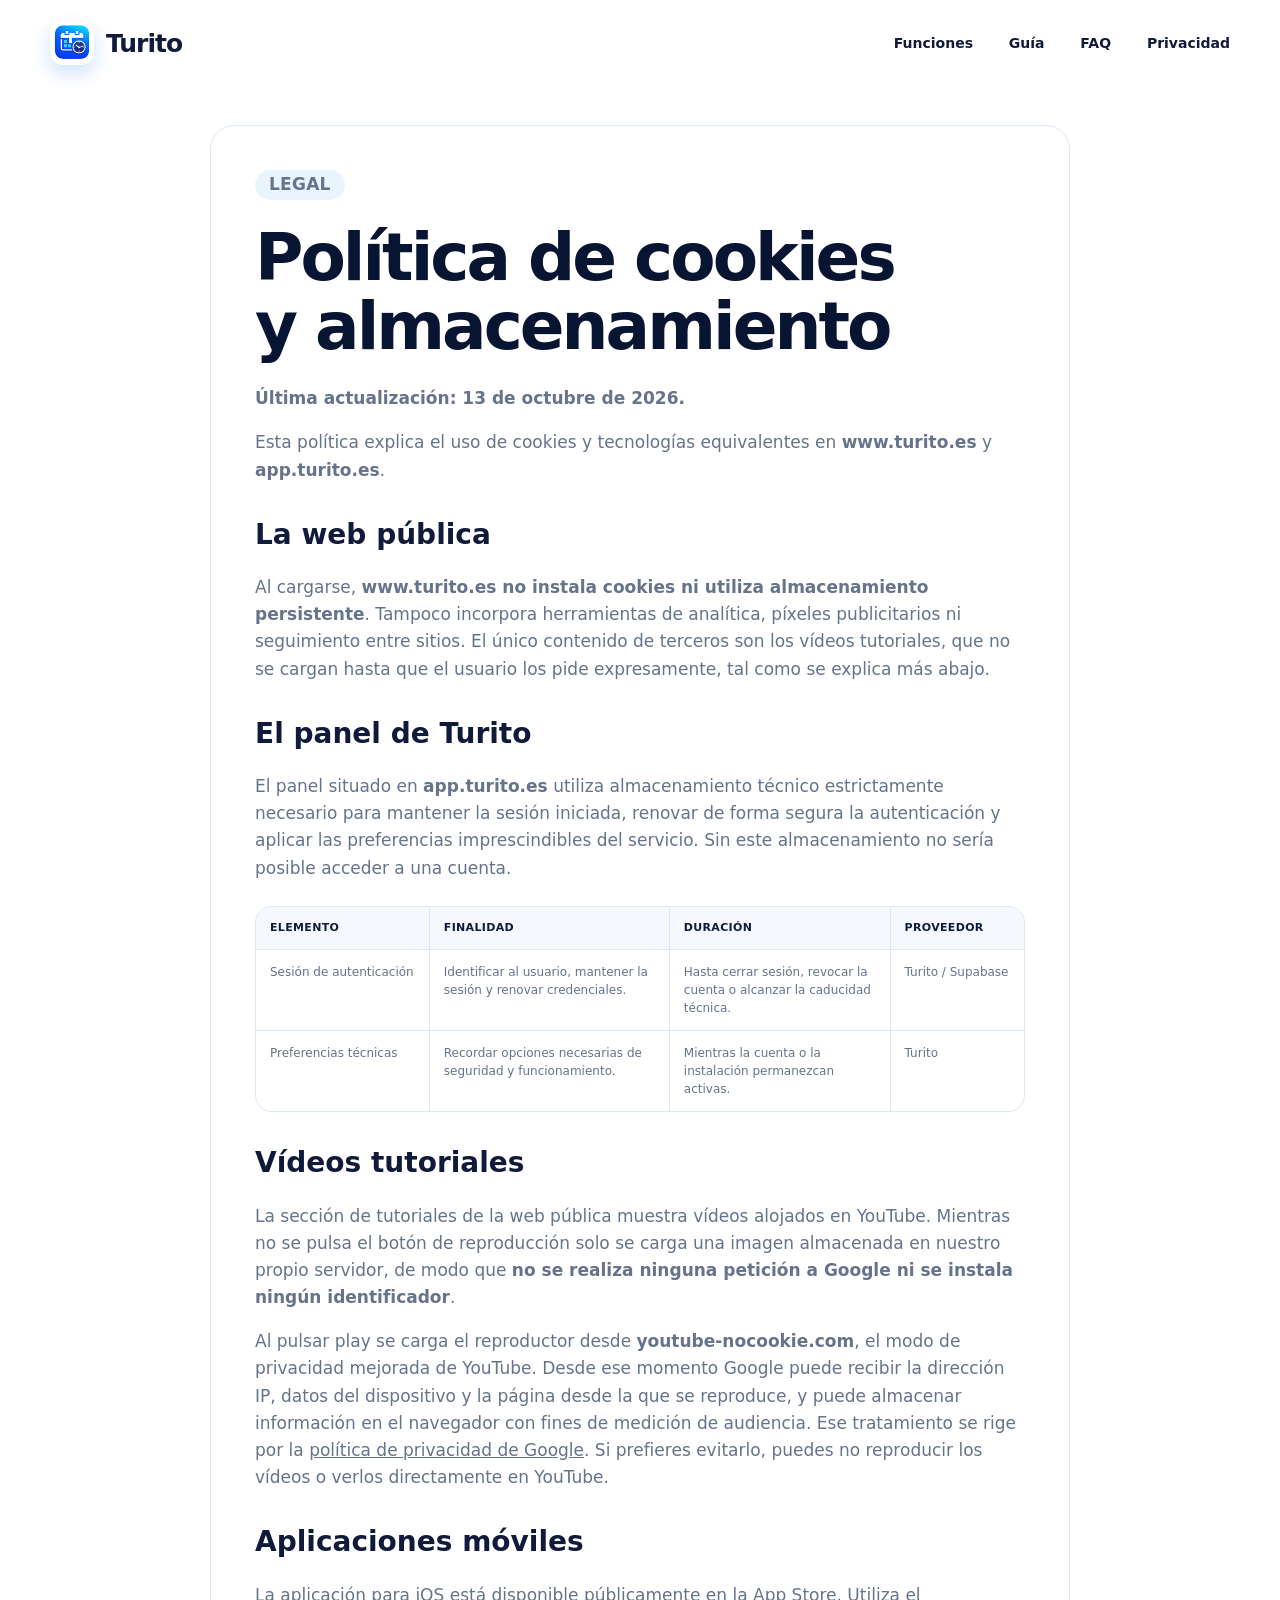
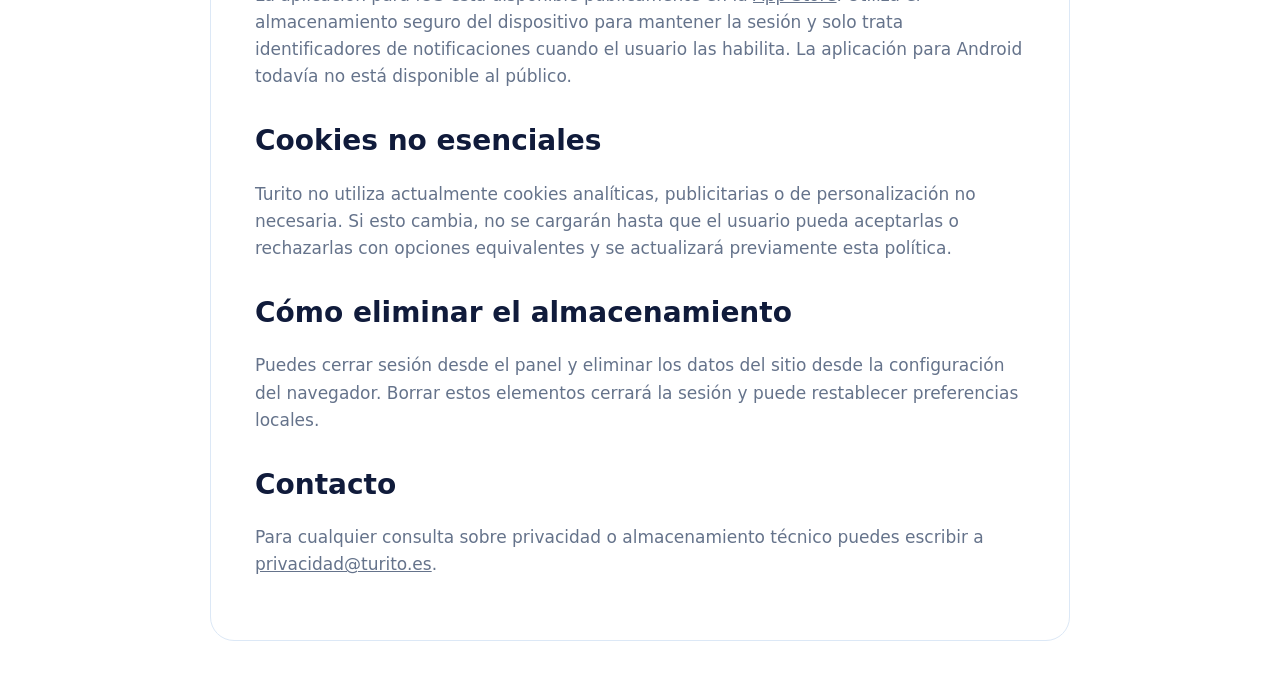
==== commit 50890ffa: "Anadir la seccion Como se usa con tutoriales y guia Agrupa en un unico apartado los ocho tutoriales " ====
--- a/cookies.html
+++ b/cookies.html
@@ -24,11 +24,11 @@
     <article class="legal-card">
       <p class="eyebrow">Legal</p>
       <h1>Política de cookies y almacenamiento</h1>
-      <p><strong>Última actualización: 9 de octubre de 2026.</strong></p>
+      <p><strong>Última actualización: 13 de octubre de 2026.</strong></p>
       <p>Esta política explica el uso de cookies y tecnologías equivalentes en <strong>www.turito.es</strong> y <strong>app.turito.es</strong>.</p>
 
       <h2>La web pública</h2>
-      <p>Actualmente, <strong>www.turito.es no instala cookies ni utiliza almacenamiento persistente</strong>. Tampoco incorpora herramientas de analítica, píxeles publicitarios, seguimiento entre sitios ni contenido incrustado de terceros.</p>
+      <p>Al cargarse, <strong>www.turito.es no instala cookies ni utiliza almacenamiento persistente</strong>. Tampoco incorpora herramientas de analítica, píxeles publicitarios ni seguimiento entre sitios. El único contenido de terceros son los vídeos tutoriales, que no se cargan hasta que el usuario los pide expresamente, tal como se explica más abajo.</p>
 
       <h2>El panel de Turito</h2>
       <p>El panel situado en <strong>app.turito.es</strong> utiliza almacenamiento técnico estrictamente necesario para mantener la sesión iniciada, renovar de forma segura la autenticación y aplicar las preferencias imprescindibles del servicio. Sin este almacenamiento no sería posible acceder a una cuenta.</p>
@@ -38,6 +38,10 @@
         <div role="row"><span role="cell">Sesión de autenticación</span><span role="cell">Identificar al usuario, mantener la sesión y renovar credenciales.</span><span role="cell">Hasta cerrar sesión, revocar la cuenta o alcanzar la caducidad técnica.</span><span role="cell">Turito / Supabase</span></div>
         <div role="row"><span role="cell">Preferencias técnicas</span><span role="cell">Recordar opciones necesarias de seguridad y funcionamiento.</span><span role="cell">Mientras la cuenta o la instalación permanezcan activas.</span><span role="cell">Turito</span></div>
       </div>
+
+      <h2>Vídeos tutoriales</h2>
+      <p>La sección de tutoriales de la web pública muestra vídeos alojados en YouTube. Mientras no se pulsa el botón de reproducción solo se carga una imagen almacenada en nuestro propio servidor, de modo que <strong>no se realiza ninguna petición a Google ni se instala ningún identificador</strong>.</p>
+      <p>Al pulsar play se carga el reproductor desde <strong>youtube-nocookie.com</strong>, el modo de privacidad mejorada de YouTube. Desde ese momento Google puede recibir la dirección IP, datos del dispositivo y la página desde la que se reproduce, y puede almacenar información en el navegador con fines de medición de audiencia. Ese tratamiento se rige por la <a href="https://policies.google.com/privacy" target="_blank" rel="noopener noreferrer">política de privacidad de Google</a>. Si prefieres evitarlo, puedes no reproducir los vídeos o verlos directamente en YouTube.</p>
 
       <h2>Aplicaciones móviles</h2>
       <p>La aplicación para iOS está disponible públicamente en la <a href="https://apps.apple.com/us/app/turito/id6816672980" target="_blank" rel="noopener noreferrer">App Store</a>. Utiliza el almacenamiento seguro del dispositivo para mantener la sesión y solo trata identificadores de notificaciones cuando el usuario las habilita. La aplicación para Android todavía no está disponible al público.</p>
--- a/styles.css
+++ b/styles.css
@@ -2531,3 +2531,362 @@
     transform: rotate(2deg);
   }
 }
+
+/* Como se usa: tutoriales en video y guia escrita */
+
+.howto-section {
+  padding: 18px 0 8px;
+}
+
+.howto-block {
+  margin-top: 30px;
+  scroll-margin-top: 88px;
+}
+
+.howto-block-head {
+  max-width: 640px;
+  margin: 0 auto 22px;
+  text-align: center;
+}
+
+.howto-tag {
+  display: inline-flex;
+  align-items: center;
+  min-height: 26px;
+  margin: 0 0 10px;
+  border-radius: 999px;
+  padding: 0 12px;
+  background: #eaf4ff;
+  color: var(--blue);
+  font-size: 11.5px;
+  font-weight: 850;
+  letter-spacing: .05em;
+  text-transform: uppercase;
+}
+
+.howto-tag.alt {
+  background: #eeeaff;
+  color: var(--violet);
+}
+
+.howto-block-head h3 {
+  margin: 0 0 8px;
+  color: #071432;
+  font-size: clamp(22px, 2.2vw, 28px);
+  letter-spacing: -.028em;
+  line-height: 1.14;
+}
+
+.howto-block-head > p:last-child {
+  margin: 0;
+  color: var(--muted);
+  font-size: 15.5px;
+  line-height: 1.6;
+}
+
+.tutorials-layout {
+  display: grid;
+  grid-template-columns: minmax(250px, 310px) minmax(0, 1fr);
+  gap: clamp(28px, 4vw, 54px);
+  align-items: start;
+  margin-top: 34px;
+  border: 1px solid #cfe5ff;
+  border-radius: 30px;
+  padding: clamp(26px, 4vw, 46px);
+  background:
+    radial-gradient(circle at 100% 0, rgba(114, 87, 245, .14), transparent 42%),
+    linear-gradient(135deg, #f4faff, #fff 56%, #f4f1ff);
+}
+
+.tutorial-frame {
+  position: relative;
+  overflow: hidden;
+  border: 1px solid rgba(207, 229, 255, .9);
+  border-radius: 26px;
+  aspect-ratio: 9 / 16;
+  background: #0b1430;
+  box-shadow: var(--shadow-lg);
+}
+
+.tutorial-frame iframe {
+  display: block;
+  width: 100%;
+  height: 100%;
+  border: 0;
+}
+
+.tutorial-cover {
+  position: relative;
+  display: block;
+  width: 100%;
+  height: 100%;
+  text-decoration: none;
+}
+
+.tutorial-cover img {
+  display: block;
+  width: 100%;
+  height: 100%;
+  object-fit: cover;
+}
+
+.tutorial-cover-shade {
+  position: absolute;
+  inset: 0;
+  background: linear-gradient(
+    180deg,
+    rgba(7, 20, 50, 0) 26%,
+    rgba(7, 20, 50, .58) 56%,
+    rgba(7, 20, 50, .95)
+  );
+}
+
+.tutorial-cover-play {
+  position: absolute;
+  top: 50%;
+  left: 50%;
+  display: grid;
+  width: 66px;
+  height: 66px;
+  translate: -50% -50%;
+  place-items: center;
+  border-radius: 999px;
+  background: rgba(255, 255, 255, .94);
+  box-shadow: 0 16px 36px rgba(7, 20, 50, .34);
+  transition: transform .25s cubic-bezier(.2, .7, .2, 1);
+}
+
+.tutorial-cover-play svg {
+  width: 26px;
+  height: 26px;
+  margin-left: 3px;
+  fill: var(--blue);
+}
+
+.tutorial-cover:hover .tutorial-cover-play,
+.tutorial-cover:focus-visible .tutorial-cover-play {
+  transform: scale(1.08);
+}
+
+.tutorial-cover-copy {
+  position: absolute;
+  right: 20px;
+  bottom: 20px;
+  left: 20px;
+  color: #fff;
+}
+
+.tutorial-cover-copy small {
+  display: block;
+  margin-bottom: 4px;
+  font-size: 12px;
+  font-weight: 800;
+  letter-spacing: .06em;
+  text-transform: uppercase;
+  opacity: .82;
+}
+
+.tutorial-cover-copy strong {
+  display: block;
+  font-size: 19px;
+  letter-spacing: -.02em;
+  line-height: 1.2;
+}
+
+.tutorial-privacy {
+  margin: 14px 2px 0;
+  color: var(--muted);
+  font-size: 12.5px;
+  line-height: 1.5;
+}
+
+.tutorial-list {
+  display: grid;
+  gap: 10px;
+  margin: 0;
+  padding: 0;
+  list-style: none;
+  counter-reset: none;
+}
+
+.tutorial-item {
+  display: grid;
+  grid-template-columns: 44px 1fr;
+  gap: 16px;
+  align-items: center;
+  border: 1px solid rgba(207, 229, 255, .9);
+  border-radius: 18px;
+  padding: 14px 18px;
+  background: rgba(255, 255, 255, .82);
+  box-shadow: 0 12px 30px rgba(20, 68, 122, .06);
+  text-decoration: none;
+  transition:
+    transform .25s cubic-bezier(.2, .7, .2, 1),
+    border-color .25s ease,
+    background .25s ease;
+}
+
+.tutorial-item:hover {
+  transform: translateX(4px);
+  border-color: #a9d2ff;
+  background: #fff;
+}
+
+.tutorial-item.is-active {
+  border-color: var(--blue);
+  background: #fff;
+  box-shadow: 0 16px 34px rgba(8, 119, 249, .16);
+}
+
+.tutorial-index {
+  display: grid;
+  width: 44px;
+  height: 44px;
+  place-items: center;
+  border-radius: 14px;
+  background: #e7f3ff;
+  color: var(--blue);
+  font-size: 12px;
+  font-weight: 900;
+}
+
+.tutorial-item.is-active .tutorial-index {
+  background: linear-gradient(135deg, #1485ff, #0567ee);
+  color: #fff;
+}
+
+.tutorial-copy strong {
+  display: block;
+  margin-bottom: 3px;
+  font-size: 15px;
+  letter-spacing: -.01em;
+}
+
+.tutorial-copy small {
+  display: block;
+  color: var(--muted);
+  font-size: 13.5px;
+  line-height: 1.45;
+}
+
+@media (max-width: 920px) {
+  .tutorials-layout {
+    grid-template-columns: minmax(0, 1fr);
+    justify-items: center;
+  }
+
+  .tutorial-stage {
+    width: min(100%, 300px);
+  }
+
+  .tutorial-list {
+    width: 100%;
+  }
+}
+
+@media (max-width: 640px) {
+  .tutorial-item {
+    grid-template-columns: 38px 1fr;
+    gap: 13px;
+    padding: 13px 15px;
+  }
+
+  .tutorial-index {
+    width: 38px;
+    height: 38px;
+    border-radius: 12px;
+  }
+}
+
+@media (prefers-reduced-motion: reduce) {
+  .tutorial-item,
+  .tutorial-cover-play {
+    transition: none;
+  }
+
+  .tutorial-item:hover {
+    transform: none;
+  }
+}
+
+.guide-grid {
+  display: grid;
+  grid-template-columns: repeat(3, minmax(0, 1fr));
+  gap: 14px;
+}
+
+.guide-card {
+  display: flex;
+  flex-direction: column;
+  border: 1px solid #dce8f6;
+  border-radius: 20px;
+  padding: 22px 22px 20px;
+  background: #fff;
+  box-shadow: var(--shadow-sm);
+  text-decoration: none;
+  transition:
+    transform .25s cubic-bezier(.2, .7, .2, 1),
+    border-color .25s ease,
+    box-shadow .25s ease;
+}
+
+.guide-card:hover {
+  transform: translateY(-4px);
+  border-color: #a9d2ff;
+  box-shadow: 0 20px 44px rgba(20, 68, 122, .12);
+}
+
+.guide-card strong {
+  margin-bottom: 6px;
+  font-size: 16px;
+  letter-spacing: -.015em;
+}
+
+.guide-card small {
+  color: var(--muted);
+  font-size: 13.5px;
+  line-height: 1.5;
+}
+
+.guide-card > span {
+  margin-top: 16px;
+  color: var(--blue);
+  font-size: 13px;
+  font-weight: 800;
+}
+
+.guide-card > span::after {
+  content: " →";
+}
+
+.guide-cta {
+  display: flex;
+  width: fit-content;
+  margin: 22px auto 0;
+}
+
+@media (max-width: 920px) {
+  .guide-grid {
+    grid-template-columns: repeat(2, minmax(0, 1fr));
+  }
+}
+
+@media (max-width: 640px) {
+  .guide-grid {
+    grid-template-columns: minmax(0, 1fr);
+  }
+
+  .guide-cta {
+    width: 100%;
+  }
+}
+
+@media (prefers-reduced-motion: reduce) {
+  .guide-card {
+    transition: none;
+  }
+
+  .guide-card:hover {
+    transform: none;
+  }
+}
